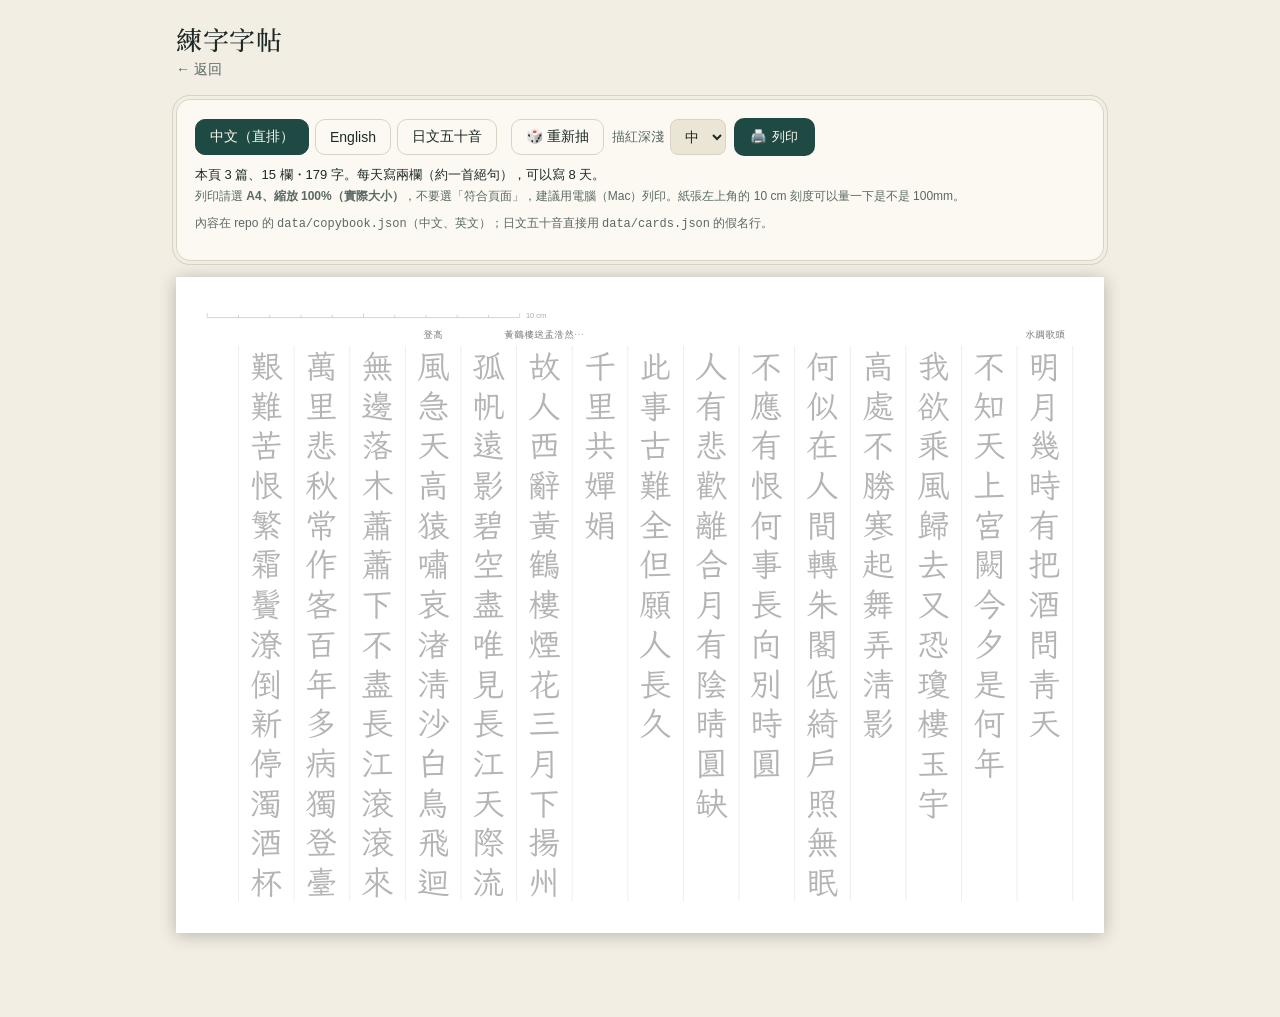
==== copybook.html @ 7c1d3423 "Reading questions: show the Chinese translation only after the quiz is answered (or skipped) Co-Auth" ====
<!DOCTYPE html>
<html lang="zh-Hant">
<head>
<meta charset="UTF-8">
<meta name="viewport" content="width=device-width, initial-scale=1.0, viewport-fit=cover">
<meta name="apple-mobile-web-app-capable" content="yes">
<meta name="mobile-web-app-capable" content="yes">
<meta name="apple-mobile-web-app-title" content="承語">
<meta name="apple-mobile-web-app-status-bar-style" content="default">
<meta name="theme-color" content="#f2eee4" media="(prefers-color-scheme: light)">
<meta name="theme-color" content="#10171a" media="(prefers-color-scheme: dark)">
<link rel="apple-touch-icon" href="icons/apple-touch-icon.png">
<link rel="icon" type="image/png" sizes="32x32" href="icons/favicon-32.png">
<link rel="manifest" href="manifest.webmanifest">
<title>練字字帖 · 承語</title>
<link rel="preconnect" href="https://fonts.googleapis.com">
<link rel="preconnect" href="https://fonts.gstatic.com" crossorigin>
<link href="https://fonts.googleapis.com/css2?family=Noto+Serif+TC:wght@500;700&display=swap" rel="stylesheet">
<link rel="stylesheet" href="style.css?v=20261008225619">
<link rel="stylesheet" href="lingo.css?v=20261008225619">
<style id="pageStyle"></style>
</head>
<body>

  <div id="app" class="app">
    <header class="app-header no-print">
      <div>
        <h1>練字字帖</h1>
        <p class="progress-line"><a href="index.html" class="back-link">← 返回</a></p>
      </div>
    </header>

    <main class="practice-main">
      <section class="card practice-controls no-print">
        <div class="practice-row">
          <div class="practice-tabs" role="group" aria-label="語言">
            <button type="button" class="ghost-btn practice-lang" data-lang="zh">中文（直排）</button>
            <button type="button" class="ghost-btn practice-lang" data-lang="en">English</button>
            <button type="button" class="ghost-btn practice-lang" data-lang="ja">日文五十音</button>
          </div>
          <button id="practiceShuffle" type="button" class="ghost-btn">🎲 重新抽</button>
          <label id="jaStartWrap" class="practice-gray hidden">從
            <select id="jaStart"></select>
          </label>
          <label class="practice-gray">描紅深淺
            <select id="optGray">
              <option value="light">淡</option>
              <option value="medium">中</option>
              <option value="dark">深</option>
            </select>
          </label>
          <button id="practicePrint" type="button">🖨️ 列印</button>
        </div>

        <p id="practiceInfo" class="practice-info"></p>
        <p class="practice-tip">列印請選 <b>A4、縮放 100%（實際大小）</b>，不要選「符合頁面」，建議用電腦（Mac）列印。紙張左上角的 10 cm 刻度可以量一下是不是 100mm。</p>
        <p class="practice-tip">內容在 repo 的 <code>data/copybook.json</code>（中文、英文）；日文五十音直接用 <code>data/cards.json</code> 的假名行。</p>
      </section>

      <section class="practice-preview">
        <div id="sheetHost" class="sheet-host"></div>
        <p id="practiceEmpty" class="empty-hint hidden no-print">還沒有內容。</p>
      </section>
    </main>

    <p id="statusLine" class="status-line no-print"></p>
  </div>

  <script src="copybook-layout.js?v=20261008225619"></script>
  <script src="copybook.js?v=20261008225619"></script>
</body>
</html>
---- style.css ----
/* ====== 色票：墨綠・黃銅（日間／夜間各一組；承日常是藏青・黃銅，這裡只換主色與底色的色相，黃銅與磚紅沿用）======
   換色只要改這裡；元件樣式都吃這些變數。--on-accent 是放在主色（墨綠）上的文字色。
   健康燈號（--status-*）是醫學語意、血壓圖系列色（--series-*）要彼此好分辨，不跟著主題走。 */
:root {
  --bg: #f2eee4;
  --card-bg: #fbf9f2;
  --input-bg: #ebe5d6;
  --text: #1c2926;
  --text-dim: #5a6864;
  --accent: #1f4a43;
  --accent-soft: #e3ece8;
  --on-accent: #fbf9f2;
  --border: #d8d3c4;
  --danger: #b93a2b;
  --success-bg: #dcebe3;
  --success-text: #1f5a44;
  --brass: #a47a28;
  --brass-text: #8a6620;
  --pop: #c4533b;
  --ok: #1f5a44;
  --font-serif: "Noto Serif TC", "Songti TC", "STSong", "Noto Serif CJK TC", serif;
  --series-systolic: #2b5fa8;
  --series-diastolic: #c4533b;
  --series-pulse: #1f7a5c;
  --status-good: #0ca30c;
  --status-warning: #fab219;
  --status-serious: #ec835a;
  --status-critical: #d03b3b;
}

@media (prefers-color-scheme: dark) {
  :root {
    --bg: #10171a;
    --card-bg: #162024;
    --input-bg: #1d2b2a;
    --text: #e8e6de;
    --text-dim: #9aa8a5;
    --accent: #7fb8a8;
    --accent-soft: #1b2e2c;
    --on-accent: #10171a;
    --border: #2b3a38;
    --danger: #e88b91;
    --success-bg: #163b2c;
    --success-text: #8cd3b4;
    --brass: #d4a94e;
    --brass-text: #d4a94e;
    --pop: #e27a62;
    --ok: #5bb394;
    --series-systolic: #7c9be0;
    --series-diastolic: #e27a62;
    --series-pulse: #5bb394;
    --status-good: #0ca30c;
    --status-warning: #fab219;
    --status-serious: #ec835a;
    --status-critical: #d03b3b;
  }
}

* { box-sizing: border-box; }

body {
  margin: 0;
  font-family: -apple-system, "PingFang TC", "Noto Sans TC", sans-serif;
  background: var(--bg);
  color: var(--text);
}

.hidden { display: none !important; }

/* Lock screen */
.lock-screen {
  min-height: 100vh;
  display: flex;
  align-items: center;
  justify-content: center;
  padding: 16px;
}

.lock-card {
  background: var(--card-bg);
  border: 1px solid var(--border);
  border-radius: 16px;
  padding: 32px 28px;
  width: 100%;
  max-width: 320px;
  text-align: center;
  display: flex;
  flex-direction: column;
  gap: 12px;
}

.lock-card h1 { margin: 0 0 8px; font-size: 22px; }

.lock-card input {
  padding: 12px 14px;
  border-radius: 10px;
  border: 1px solid var(--border);
  background: var(--input-bg);
  color: var(--text);
  font-size: 15px;
}

.lock-card button {
  padding: 12px;
  border: none;
  border-radius: 10px;
  background: var(--accent);
  color: var(--on-accent);
  font-size: 15px;
  cursor: pointer;
}

.lock-card button:disabled {
  background: var(--border);
  color: var(--text-dim);
  cursor: not-allowed;
}

.error-text {
  color: var(--danger);
  font-size: 13px;
  min-height: 18px;
  margin: 0;
}

/* App shell */
.app {
  max-width: 960px;
  margin: 0 auto;
  padding: 20px 16px 60px;
}

.app-header {
  display: flex;
  justify-content: space-between;
  align-items: flex-start;
  margin-bottom: 20px;
}

.app-header h1 { margin: 0; font-size: 24px; letter-spacing: -0.01em; }

.header-actions {
  display: flex;
  align-items: center;
  gap: 8px;
}

.progress-line {
  margin: 4px 0 0;
  color: var(--text-dim);
  font-size: 14px;
}

.ghost-btn {
  background: none;
  border: 1px solid var(--border);
  color: var(--text);
  padding: 8px 14px;
  border-radius: 10px;
  cursor: pointer;
  font-size: 14px;
  white-space: nowrap;
  display: inline-flex;
  align-items: center;
  justify-content: center;
}

a.ghost-btn {
  text-decoration: none;
  box-sizing: border-box;
}

.grid {
  display: grid;
  grid-template-columns: 1fr;
  gap: 16px;
}

@media (min-width: 760px) {
  .grid {
    grid-template-columns: 1fr 1fr;
  }
  .calendar-card { grid-column: span 2; }
  .pet-expense-card { grid-column: span 2; }
}

.card {
  background: var(--card-bg);
  border: 1px solid transparent;
  border-radius: 18px;
  padding: 18px;
  box-shadow: 0 1px 2px rgba(40, 30, 10, 0.04), 0 6px 16px rgba(40, 30, 10, 0.06);
}

.card h2 {
  margin: 0 0 12px;
  font-size: 16px;
  letter-spacing: -0.01em;
  display: flex;
  align-items: center;
  gap: 8px;
}

#selectedDateLabel, #selectedDateLabel2, #selectedDateLabel3 {
  font-size: 13px;
  font-weight: 400;
  color: var(--text-dim);
}

.sub-heading {
  margin: 16px 0 8px;
  font-size: 12px;
  font-weight: 600;
  color: var(--text-dim);
  text-transform: uppercase;
  letter-spacing: 0.04em;
}

.sub-heading:first-of-type { margin-top: 0; }

.checkbox-label {
  display: flex;
  align-items: center;
  gap: 6px;
  font-size: 13px;
  color: var(--text-dim);
  padding: 0 4px;
}

.item-row.clickable { cursor: pointer; }

.inline-form {
  display: flex;
  gap: 8px;
  margin-bottom: 12px;
}

.inline-form input[type="text"] {
  flex: 1;
  padding: 10px 12px;
  border-radius: 8px;
  border: 1px solid var(--border);
  background: var(--input-bg);
  color: var(--text);
}

.entry-form {
  display: flex;
  flex-wrap: wrap;
  gap: 8px;
  margin-bottom: 12px;
}

.entry-form input,
.entry-form select,
.pet-expense-card select {
  padding: 10px;
  border-radius: 8px;
  border: 1px solid var(--border);
  background: var(--input-bg);
  color: var(--text);
  font-size: 14px;
}

.entry-form button,
.inline-form button {
  padding: 10px 16px;
  border: none;
  border-radius: 10px;
  background: var(--accent);
  color: var(--on-accent);
  font-weight: 600;
  cursor: pointer;
}

.entry-form button:disabled,
.inline-form button:disabled {
  background: var(--border);
  color: var(--text-dim);
  cursor: not-allowed;
}

#eventDate { flex: 1 1 140px; }
#eventOwner { flex: 0 1 90px; }
#eventTitle { flex: 2 1 140px; }
#eventNote { flex: 2 1 160px; }

.entry-form-rows {
  flex-direction: column;
}

.form-row {
  display: flex;
  flex-wrap: wrap;
  gap: 8px;
  width: 100%;
}

#recurringOwner { flex: 0 1 90px; }
#recurringTitle { flex: 2 1 140px; }
#recurringFrequency { flex: 0 1 80px; }
#recurringDayOfWeek { flex: 0 1 90px; }
#recurringDayOfMonth { flex: 0 1 80px; }
#recurringNote { flex: 2 1 160px; }

.muted {
  font-size: 13px;
  font-weight: 400;
  color: var(--text-dim);
}

.owner-badge {
  font-size: 11px;
  padding: 2px 7px;
  border-radius: 8px;
  background: var(--accent-soft);
  color: var(--accent);
}

.item-list {
  list-style: none;
  margin: 0;
  padding: 0;
  display: flex;
  flex-direction: column;
  gap: 8px;
}

.item-row {
  display: flex;
  align-items: center;
  flex-wrap: wrap;
  gap: 10px;
  padding: 10px 12px;
  border-radius: 10px;
  background: var(--bg);
  transition: background 0.15s;
}

.item-meta-row {
  flex-basis: 100%;
  display: flex;
  align-items: center;
  gap: 8px;
}

.item-row.done .item-text {
  text-decoration: line-through;
  color: var(--text-dim);
}

.item-text { flex: 1; font-size: 14px; }

.item-time {
  font-size: 12px;
  color: var(--text-dim);
  min-width: 44px;
}

.delete-btn {
  background: none;
  border: none;
  color: var(--text-dim);
  cursor: pointer;
  font-size: 16px;
  line-height: 1;
}

.empty-hint {
  color: var(--text-dim);
  font-size: 13px;
  padding: 8px 0;
}

/* Calendar */
.calendar-nav {
  display: flex;
  align-items: center;
  justify-content: space-between;
  margin-bottom: 10px;
}

.calendar-nav-center {
  display: flex;
  align-items: center;
  gap: 8px;
}

.calendar-nav-spacer {
  visibility: hidden;
  pointer-events: none;
}

.calendar-nav h2 { margin: 0; white-space: nowrap; }

.calendar-grid {
  display: grid;
  grid-template-columns: repeat(7, 1fr);
  gap: 3px;
  max-width: 320px;
  margin: 0 auto;
}

.calendar-cell {
  aspect-ratio: 1;
  border-radius: 6px;
  display: flex;
  flex-direction: column;
  align-items: center;
  justify-content: center;
  font-size: 12px;
  cursor: pointer;
  background: var(--bg);
  border: 1px solid transparent;
  position: relative;
}

.calendar-cell.empty { visibility: hidden; cursor: default; }
.calendar-cell.today { border-color: var(--accent); }
.calendar-cell.selected { background: var(--accent-soft); }

.dot-row {
  display: flex;
  gap: 2px;
  margin-top: 3px;
}

.dot-row .dot { margin-top: 0; }

.calendar-cell .dot {
  width: 5px;
  height: 5px;
  border-radius: 50%;
  background: var(--accent);
  margin-top: 3px;
}

.calendar-cell .dot.dot-recurring {
  border: 1.2px solid;
  box-sizing: border-box;
}

.calendar-weekday {
  text-align: center;
  font-size: 11px;
  color: var(--text-dim);
  padding-bottom: 4px;
}

.status-line {
  text-align: center;
  color: var(--text-dim);
  font-size: 12px;
  margin-top: 24px;
}

.toast {
  position: fixed;
  left: 50%;
  top: 20px;
  transform: translateX(-50%) translateY(-8px);
  background: var(--success-bg);
  color: var(--success-text);
  padding: 10px 20px;
  border-radius: 999px;
  font-size: 14px;
  font-weight: 600;
  box-shadow: 0 8px 24px rgba(0, 0, 0, 0.25);
  opacity: 0;
  transition: opacity 0.2s ease, transform 0.2s ease;
  pointer-events: none;
  z-index: 100;
}

/* 錯誤提示：紅色、可多行、比成功提示停留更久（見 shared.js 的 setStatus） */
.toast.toast-error {
  background: var(--danger);
  color: #fff;
  border-radius: 14px;
  max-width: calc(100vw - 32px);
  width: max-content;
  text-align: center;
  line-height: 1.4;
}

.toast.show {
  opacity: 1;
  transform: translateX(-50%) translateY(0);
}

.modal-overlay {
  position: fixed;
  inset: 0;
  background: rgba(0, 0, 0, 0.5);
  display: flex;
  align-items: center;
  justify-content: center;
  padding: 16px;
  z-index: 200;
}

.modal-card {
  background: var(--card-bg);
  border: 1px solid var(--border);
  border-radius: 16px;
  padding: 20px;
  width: 100%;
  max-width: 400px;
  max-height: 80vh;
  overflow-y: auto;
}

.modal-header {
  display: flex;
  justify-content: space-between;
  align-items: center;
  margin-bottom: 12px;
}

.modal-header h2 { margin: 0; font-size: 18px; }

.dialog-card { max-width: 320px; }

#dialogMessage { margin: 0 0 12px; }

.dialog-card input {
  width: 100%;
  padding: 10px;
  border-radius: 8px;
  border: 1px solid var(--border);
  background: var(--input-bg);
  color: var(--text);
  margin-bottom: 12px;
  box-sizing: border-box;
}

.dialog-actions {
  display: flex;
  justify-content: flex-end;
  gap: 8px;
}

.event-shopping-btn {
  background: none;
  border: none;
  cursor: pointer;
  font-size: 14px;
  line-height: 1;
}

.item-row.recurring-row .item-text::before {
  content: "🔁 ";
}

/* 健康記錄（血壓）頁面 */
.back-link {
  color: var(--text-dim);
  text-decoration: none;
}

.back-link:hover {
  text-decoration: underline;
}

.bp-chart-controls {
  display: flex;
  flex-wrap: wrap;
  align-items: center;
  gap: 12px;
  margin: 10px 0;
}

.bp-chart-controls select {
  padding: 8px 10px;
  border-radius: 8px;
  border: 1px solid var(--border);
  background: var(--input-bg);
  color: var(--text);
}

.bp-alert {
  margin: 0 0 12px;
  padding: 10px 14px;
  border-radius: 10px;
  font-size: 14px;
}

.bp-alert-warning { background: color-mix(in srgb, var(--status-warning) 20%, var(--card-bg)); }
.bp-alert-serious { background: color-mix(in srgb, var(--status-serious) 22%, var(--card-bg)); }
.bp-alert-critical { background: color-mix(in srgb, var(--status-critical) 25%, var(--card-bg)); color: #fff; }

.bp-stats-row {
  display: grid;
  grid-template-columns: repeat(auto-fit, minmax(90px, 1fr));
  gap: 8px;
  margin-bottom: 12px;
}

.bp-stat-tile {
  background: var(--bg);
  border-radius: 10px;
  padding: 10px;
  text-align: center;
}

.bp-stat-value {
  font-size: 18px;
  font-weight: 600;
}

.bp-stat-label {
  font-size: 12px;
  color: var(--text-dim);
  margin-top: 2px;
}

.bp-svg {
  width: 100%;
  height: auto;
  display: block;
}

.bp-svg-small {
  margin-top: 6px;
}

.bp-band { opacity: 0.12; }
.bp-band-good { fill: var(--status-good); }
.bp-band-warning { fill: var(--status-warning); }
.bp-band-serious { fill: var(--status-serious); }
.bp-band-critical { fill: var(--status-critical); }

.bp-band-label {
  font-size: 9px;
  fill: var(--text-dim);
}

.bp-grid { stroke: var(--border); stroke-width: 1; }

.bp-axis-label {
  font-size: 10px;
  fill: var(--text-dim);
}

.bp-legend {
  display: flex;
  flex-wrap: wrap;
  gap: 12px;
  font-size: 12px;
  color: var(--text-dim);
  margin-bottom: 4px;
}

.bp-legend-item {
  display: flex;
  align-items: center;
  gap: 5px;
}

.bp-legend-dot {
  width: 9px;
  height: 9px;
  border-radius: 50%;
  display: inline-block;
}

.bp-list-header {
  display: flex;
  align-items: center;
  justify-content: space-between;
  margin-top: 16px;
}

.bp-list-header select {
  padding: 6px 8px;
  border-radius: 8px;
  border: 1px solid var(--border);
  background: var(--input-bg);
  color: var(--text);
}

.item-row.pending { opacity: 0.6; }

/* 血壓頁：新增卡片在最上面（窄版優先看到），量測紀錄獨立一張卡片放最下面 */
@media (min-width: 760px) {
  .grid.dense { grid-auto-flow: row dense; }
  .new-bp-card { grid-column: 2; }
  .bp-chart-card { grid-column: 1; }
  .bp-list-card { grid-column: span 2; }
}

/* 信用卡頁：待繳款卡片最上面，窄版新增表單緊接著；量測/帳單紀錄獨立卡片放最下面 */
.bill-unpaid-card.has-overdue { border-color: var(--status-critical); }
.bill-unpaid-card h2 { margin-top: 0; }
.bill-overdue {
  color: var(--status-critical);
  font-weight: 600;
  background: color-mix(in srgb, var(--status-critical) 14%, var(--card-bg));
}
.bill-unpaid-card .bill-overdue .item-text,
.bill-unpaid-card .bill-overdue .item-time { color: var(--status-critical); }
@media (min-width: 760px) {
  .bill-unpaid-card { grid-column: span 2; }
  .bill-list-card { grid-column: span 2; }
}

/* 帳單列：金額文字不要被擠成多行，空間不夠時整個項目換到下一行 */
.bill-row .item-text { flex: 0 0 auto; white-space: nowrap; }
.bill-row .item-time { white-space: nowrap; }

.streak-badge { cursor: pointer; user-select: none; }
.streak-detail {
  flex-basis: 100%;
  font-size: 12px;
  color: var(--text-dim);
  padding-left: 28px;
}

/* 確認/輸入彈窗的「確定」按鈕：跟站內其他主要按鈕同一個樣式（原本是瀏覽器預設灰色） */
.dialog-actions button:not(.ghost-btn) {
  padding: 8px 18px;
  border: none;
  border-radius: 10px;
  background: var(--accent);
  color: var(--on-accent);
  font-size: 14px;
  font-weight: 600;
  cursor: pointer;
}
.dialog-card input:focus { outline: 2px solid var(--accent); outline-offset: 0; }

/* 清單（購物/想法）彈窗 */
.list-tabs { display: flex; gap: 8px; margin-bottom: 12px; }
.list-tab {
  flex: 1;
  padding: 8px;
  border: 1px solid var(--border);
  border-radius: 10px;
  background: none;
  color: var(--text-dim);
  font-size: 14px;
  cursor: pointer;
}
.list-tab.active { background: var(--accent); border-color: var(--accent); color: var(--on-accent); font-weight: 600; }
.inline-form textarea {
  flex: 1;
  min-width: 0;
  padding: 10px;
  border-radius: 8px;
  border: 1px solid var(--border);
  background: var(--input-bg);
  color: var(--text);
  font: inherit;
  resize: vertical;
  box-sizing: border-box;
}
#shoppingList .item-text { white-space: pre-wrap; word-break: break-word; }
/* 想法可能很長：預設只顯示 3 行，點一下展開 */
#shoppingList .item-text.clamp {
  display: -webkit-box;
  -webkit-line-clamp: 3;
  -webkit-box-orient: vertical;
  overflow: hidden;
  cursor: pointer;
}
.clear-done-btn { margin-top: 12px; width: 100%; }

/* 清單裡已勾選的項目靠「清除已完成」統一清掉，不需要單獨的 ✕ */
#shoppingList .item-row.done .delete-btn { display: none; }

#dialogMessage { white-space: pre-wrap; word-break: break-all; }

/* 循環行程截止日 */
.recurring-end-label { gap: 8px; }
.item-row.recurring-ended { opacity: 0.55; }

/* ====== 健康頁：分頁、體重、驗血 ====== */
.health-tabs { display: flex; gap: 8px; margin: 0 0 16px; }
.health-tab-btn {
  flex: 1;
  padding: 10px 8px;
  border: 1px solid var(--border);
  border-radius: 12px;
  background: var(--card-bg);
  color: var(--text-dim);
  font-size: 15px;
  cursor: pointer;
}
.health-tab-btn.active { background: var(--accent); border-color: var(--accent); color: var(--on-accent); font-weight: 600; }

@media (min-width: 760px) {
  .health-form-card { grid-column: 2; }
  .health-main-card { grid-column: 1; }
  .health-list-card { grid-column: span 2; }
}

.more-fields { margin: 4px 0; }
.more-fields summary { cursor: pointer; color: var(--text-dim); font-size: 14px; padding: 4px 0 8px; }
.more-fields .form-row { margin-bottom: 8px; }

.health-disclaimer { font-size: 12px; color: var(--text-dim); margin: 16px 0 0; line-height: 1.5; }

/* 分級標籤與文字 */
.level-badge { display: inline-block; margin-top: 4px; font-size: 12px; padding: 2px 8px; border-radius: 999px; background: var(--bg); }
.level-badge.level-good { background: color-mix(in srgb, var(--status-good) 18%, var(--card-bg)); }
.level-badge.level-warning { background: color-mix(in srgb, var(--status-warning) 28%, var(--card-bg)); }
.level-badge.level-serious { background: color-mix(in srgb, var(--status-serious) 28%, var(--card-bg)); }
.level-badge.level-critical { background: color-mix(in srgb, var(--status-critical) 30%, var(--card-bg)); }
.level-text.level-warning { color: #b07a00; }
.level-text.level-serious { color: #c2561f; }
.level-text.level-critical { color: var(--status-critical); font-weight: 600; }
@media (prefers-color-scheme: dark) {
  :root:not([data-theme="light"]) .level-text.level-warning { color: var(--status-warning); }
  :root:not([data-theme="light"]) .level-text.level-serious { color: var(--status-serious); }
}

.tile-delta { font-size: 11px; color: var(--text-dim); margin-top: 2px; }

.body-progress { margin: 0 0 12px; }
.progress-text { font-size: 13px; margin-bottom: 6px; }
.progress-bar { height: 8px; border-radius: 999px; background: var(--bg); overflow: hidden; }
.progress-fill { height: 100%; background: var(--status-good); border-radius: 999px; }

.health-record-row { gap: 8px; }

/* 驗血 */
.lab-group-title { font-size: 13px; font-weight: 600; color: var(--text-dim); margin: 10px 0 6px; }
.lab-form-grid { display: grid; grid-template-columns: repeat(auto-fit, minmax(150px, 1fr)); gap: 8px; }
.lab-field { display: flex; flex-direction: column; gap: 4px; font-size: 12px; color: var(--text-dim); }
.lab-field input { width: 100%; box-sizing: border-box; }

.lab-latest { display: grid; grid-template-columns: repeat(auto-fill, minmax(130px, 1fr)); gap: 8px; margin-bottom: 16px; }
.lab-tile {
  text-align: center;
  background: var(--bg);
  border: 2px solid transparent;
  border-radius: 12px;
  padding: 10px 6px;
  color: var(--text);
  cursor: pointer;
  font: inherit;
}
.lab-tile.selected { border-color: var(--accent); }
.lab-tile-warning { box-shadow: inset 0 0 0 1px var(--status-warning); }
.lab-tile-serious { box-shadow: inset 0 0 0 1px var(--status-serious); }
.lab-tile-critical { box-shadow: inset 0 0 0 1px var(--status-critical); }
.lab-unit { font-size: 11px; font-weight: 400; color: var(--text-dim); }

.lab-block { padding: 10px 0; border-bottom: 1px solid var(--border); }
.lab-block:last-child { border-bottom: none; }
.lab-block-head { display: flex; align-items: center; justify-content: space-between; }
.lab-block-head .sub-heading { margin: 0; }
.lab-chips { display: flex; flex-wrap: wrap; gap: 6px; margin-top: 6px; }
.lab-chip { font-size: 12px; padding: 3px 8px; border-radius: 8px; background: var(--bg); }

.lab-extra-row { display: grid; grid-template-columns: 2fr 1fr 1fr; gap: 6px; margin-bottom: 10px; align-items: center; }
.lab-extra-row .x-name { grid-column: 1 / -1; }
.lab-extra-row .x-low, .lab-extra-row .x-high { grid-column: auto; }
.lab-extra-row .x-remove { justify-self: end; }
.lab-extra-row input { width: 100%; box-sizing: border-box; min-width: 0; }
#labAddExtraBtn { width: 100%; margin-top: 4px; }

.more-fields textarea { width: 100%; box-sizing: border-box; margin: 4px 0 8px; font: inherit; font-size: 12px; padding: 8px; border-radius: 8px; border: 1px solid var(--border); background: var(--input-bg); color: var(--text); }

/* ⓘ 說明（點一下展開/收合） */
.info-btn {
  background: none;
  border: none;
  color: var(--text-dim);
  font-size: 18px;
  cursor: pointer;
  padding: 0 4px;
  vertical-align: middle;
}
.info-box {
  font-size: 12px;
  color: var(--text-dim);
  line-height: 1.6;
  background: var(--bg);
  border-radius: 10px;
  padding: 10px 12px;
  margin: 0 0 12px;
}

/* 驗血趨勢說明 */
.lab-explain { margin-top: 10px; font-size: 13px; line-height: 1.6; }
.explain-head { font-weight: 600; margin-bottom: 6px; }
.explain-line { margin: 4px 0; color: var(--text); }
.explain-line b { color: var(--text-dim); font-weight: 600; }


/* 每週／每月目標：左邊打卡鈕、第二行本期圓點 + 最近 6 期長條 */
.period-row { align-items: center; }
.period-add-btn {
  flex: none;
  width: 24px;
  height: 24px;
  padding: 0;
  border-radius: 50%;
  border: 2px solid var(--accent);
  background: none;
  color: var(--accent);
  font-size: 16px;
  line-height: 1;
  cursor: pointer;
  display: inline-flex;
  align-items: center;
  justify-content: center;
}
.period-add-btn.is-done {
  background: var(--status-good);
  border-color: var(--status-good);
  color: #fff;
  font-size: 14px;
}
.period-meta {
  flex-basis: 100%;
  display: flex;
  align-items: center;
  justify-content: space-between;
  gap: 12px;
  padding-left: 34px; /* 對齊上一行的名稱（打卡鈕寬 24 + 間距 10） */
}
.period-pips { display: flex; flex-wrap: wrap; gap: 5px; }
.period-pips .pip {
  width: 11px;
  height: 11px;
  border-radius: 50%;
  border: 1.5px solid var(--text-dim);
  box-sizing: border-box;
}
.period-pips .pip.on { background: var(--accent); border-color: var(--accent); }
.period-row.done .period-pips .pip.on { background: var(--status-good); border-color: var(--status-good); }
.period-count-text { font-size: 12px; color: var(--text-dim); }
.period-hist { display: flex; align-items: flex-end; gap: 4px; height: 22px; cursor: pointer; }
.period-hist .hb {
  position: relative;
  width: 9px;
  height: 22px;
  border-radius: 2px;
  border: 1px solid var(--border);
  background: var(--card-bg);
  overflow: hidden;
  box-sizing: border-box;
}
.period-hist .hb i { position: absolute; left: 0; right: 0; bottom: 0; background: var(--accent); opacity: 0.55; }
.period-hist .hb.full i { background: var(--status-good); opacity: 1; }
.period-hist .hb.cur { border: 1.5px solid var(--text-dim); }

/* 窄螢幕（手機直立）：標題日期不折行、按鈕列掉到下一行平均分配、行事曆月份不被擠壞 */
@media (max-width: 480px) {
  /* .multi = 標題旁有好幾個按鈕的首頁；健康／帳單頁只有一個登出鈕，維持左右並排 */
  .app-header.multi { flex-wrap: wrap; gap: 12px; align-items: stretch; }
  .app-header.multi > div:first-child { flex: 1 1 100%; }
  .app-header h1 { font-size: clamp(20px, 6vw, 24px); }
  .app-header.multi h1 { white-space: nowrap; }
  .app-header.multi .header-actions { flex: 1 1 100%; }
  .app-header.multi .header-actions .ghost-btn { flex: 1; padding: 8px 6px; }
  .calendar-nav-spacer { display: none; }
  .calendar-nav-center { flex: 1; justify-content: center; }
}

/* 首頁頂端「今日待辦完成 x / y」：點一下跳到待辦卡片 */
.progress-link { cursor: pointer; width: fit-content; text-decoration: underline dotted; text-underline-offset: 3px; }
.goals-card.flash { outline: 2px solid var(--accent); outline-offset: 2px; transition: outline-color 0.3s; }

/* ====== 練字字帖頁 ====== */
.practice-main { display: flex; flex-direction: column; gap: 16px; }
.practice-row { display: flex; flex-wrap: wrap; align-items: center; gap: 8px; margin-bottom: 10px; }
.practice-tabs { display: flex; gap: 6px; margin-right: 6px; }
.practice-lang.active { background: var(--accent); border-color: var(--accent); color: var(--on-accent); }
.practice-options label { display: flex; flex-direction: column; gap: 4px; font-size: 12px; color: var(--text-dim); }
.practice-options label.checkbox-label { flex-direction: row; align-items: center; }
.practice-info { font-size: 13px; color: var(--text); margin: 4px 0; }
.practice-tip { font-size: 12px; color: var(--text-dim); margin: 4px 0 10px; }
.practice-manage { margin-top: 8px; }
.practice-manage summary { cursor: pointer; font-size: 13px; color: var(--text-dim); }
.practice-manage textarea { width: 100%; margin: 8px 0; }
.sheet-host { display: flex; justify-content: center; }
.sheet-svg {
  display: block;
  max-width: 100%;
  height: auto;
  background: #fff;
  box-shadow: 0 2px 16px rgba(0, 0, 0, 0.25);
}

@media print {
  html, body { background: #fff !important; color: #000 !important; margin: 0; padding: 0; }
  .no-print, .toast, .modal-overlay, .lock-screen, .measure-svg { display: none !important; }
  .app { max-width: none; padding: 0; margin: 0; }
  .practice-main { display: block; gap: 0; }
  /* 紙張是 A4（297×210 / 210×297 mm），容器比紙張小一點點並裁切，避免四捨五入多出 1px 而多印一張空白頁 */
  .sheet-host { display: block; overflow: hidden; break-inside: avoid; page-break-inside: avoid; }
  body.print-landscape .sheet-host { width: 297mm; height: 209.5mm; }
  body.print-portrait .sheet-host { width: 210mm; height: 296.5mm; }
  .sheet-svg { width: 100% !important; height: 100% !important; max-width: none; box-shadow: none; }
}

/* 練字習慣列上的「中」「英」小按鈕 */
.practice-link {
  flex: none;
  min-width: 26px;
  text-align: center;
  padding: 2px 6px;
  border: 1px solid var(--accent);
  border-radius: 8px;
  color: var(--accent);
  font-size: 12px;
  font-weight: 600;
  text-decoration: none;
  line-height: 1.4;
}

/* 行事曆卡片右下角的 Google 行事曆同步：平常只有一個很小的 ☁️，失敗才多一行紅字 */
.cal-sync-row { display: flex; justify-content: flex-end; align-items: center; gap: 8px; margin-top: 8px; min-height: 22px; }
.cal-sync-icon { background: none; border: none; padding: 2px 4px; font-size: 14px; line-height: 1; cursor: pointer; opacity: 0.55; }
.cal-sync-icon:hover { opacity: 1; }
.cal-sync-alert { font-size: 12px; color: var(--danger); }
.cal-sync-title { margin: 0 0 8px; font-size: 16px; }
.cal-sync-preview { max-height: 40vh; overflow: auto; white-space: pre-wrap; font-size: 12px; background: var(--bg); border-radius: 8px; padding: 10px; margin: 8px 0 0; color: var(--text); }

/* 時間選擇：時／分兩個下拉（24 小時制），開始～結束放在同一組 */
.time-range { display: flex; flex-wrap: wrap; align-items: center; gap: 8px 14px; }
.time-range label { display: inline-flex; align-items: center; gap: 6px; font-size: 12px; color: var(--text-dim); }
.time24 { display: inline-flex; align-items: center; gap: 2px; color: var(--text); }
.time24 select { flex: none; width: auto; min-width: 56px; padding-left: 8px; padding-right: 4px; }

/* 事件／循環行程 編輯視窗 */
.add-btn { margin-left: auto; padding: 2px 10px; font-size: 16px; line-height: 1.2; }
.modal-form { gap: 10px; }
.modal-form .mf { display: flex; flex-direction: column; gap: 4px; font-size: 12px; color: var(--text-dim); min-width: 0; }
.modal-form .form-row .mf { flex: 1 1 120px; }
.modal-form .mf > input, .modal-form .mf > select { width: 100%; min-width: 0; max-width: 100%; box-sizing: border-box; }
/* iPhone Safari 的日期欄位有自己的固有寬度（空白時尤其明顯），會撐出欄位、蓋到旁邊的欄位：
   拿掉原生外觀、固定最小高度，讓它乖乖照欄位寬度排版 */
.modal-form .mf > input[type="date"] { -webkit-appearance: none; appearance: none; min-height: 42px; text-align: left; display: block; }
.modal-form .mf > input[type="date"]::-webkit-date-and-time-value { text-align: left; }
.modal-form .time-range { margin-top: 2px; }
.modal-actions { align-items: center; margin-top: 4px; }
.modal-actions .spacer { flex: 1; }
.modal-form button.ghost-btn { background: none; color: var(--text); border: 1px solid var(--border); font-weight: 400; }
.modal-form button.danger-btn { color: var(--danger); border-color: var(--danger); }
.modal-error { color: var(--danger); font-weight: 600; }
.expense-tools { align-items: center; margin: 8px 0; }
.card h2 .add-btn { flex: none; }


/* ====== 視覺主題：藏青・黃銅（典雅、經典，正式中帶點活潑）======
   色票在檔案最上面的 :root。這一段是元件樣式：宋體標題、雙線卡片、❦ 裝飾、圓形勾選框、
   連續天數膠囊、黃銅 focus 外圈、手感細節。 */
html { -webkit-text-size-adjust: 100%; }
body { -webkit-tap-highlight-color: transparent; overscroll-behavior-y: none; }
button, a, select { touch-action: manipulation; }

h1, h2, h3, .serif { font-family: var(--font-serif); font-weight: 500; }
.lock-card h1 { font-size: 26px; letter-spacing: 0.08em; }
.lock-card h1::after { content: "❦"; display: block; color: var(--brass); font-size: 14px; letter-spacing: 0; margin-top: 4px; }

.eyebrow { margin: 0 0 2px; font-family: var(--font-serif); font-size: 11px; letter-spacing: 0.24em; color: var(--brass-text); }
.app-header h1 { font-size: 26px; letter-spacing: 0.02em; }
.app-header .ghost-btn svg { width: 18px; height: 18px; display: block; }

.card {
  border: 1px solid var(--border);
  border-radius: 14px;
  box-shadow: 0 0 0 3px var(--bg), 0 0 0 4px var(--border);
}
.grid { gap: 20px; }
.card > h2 { font-size: 17px; letter-spacing: 0.04em; }
.card > h2::before { content: "❦"; color: var(--brass); font-size: 14px; }
.card > h2::after { content: ""; order: 9; flex: 1; height: 1px; background: linear-gradient(90deg, var(--border), transparent); }
.card > h2 .add-btn { order: 10; }
.sub-heading { color: var(--brass-text); font-weight: 500; letter-spacing: 0.14em; }

/* 按鈕與輸入欄 */
.ghost-btn { border-radius: 10px; transition: border-color 0.15s, background 0.15s; }
.ghost-btn:hover { border-color: var(--accent); }
.entry-form button, .inline-form button, .lock-card button, .dialog-actions button:not(.ghost-btn) { font-weight: 500; letter-spacing: 0.04em; border-radius: 10px; }
button:not(:disabled):active { transform: scale(0.98); }
input:focus, select:focus, textarea:focus { outline: 2px solid var(--brass); outline-offset: 1px; }
.dialog-card input:focus { outline-color: var(--brass); }
@media (max-width: 760px) { input, select, textarea { font-size: 16px; } } /* iPhone 聚焦時小於 16px 會自動放大畫面 */

/* 圓形勾選框 */
input[type="checkbox"] {
  -webkit-appearance: none; appearance: none;
  width: 20px; height: 20px; flex: none; margin: 0;
  border: 1.5px solid var(--accent); border-radius: 50%;
  background: transparent center / 12px no-repeat;
  cursor: pointer; vertical-align: middle;
}
input[type="checkbox"]:checked {
  background-color: var(--accent);
  background-image: url("data:image/svg+xml;utf8,<svg xmlns='http://www.w3.org/2000/svg' viewBox='0 0 12 12'><path d='M2.5 6.4l2.3 2.3 4.7-5' fill='none' stroke='%23fbf9f2' stroke-width='1.8' stroke-linecap='round' stroke-linejoin='round'/></svg>");
}
@media (prefers-color-scheme: dark) {
  input[type="checkbox"]:checked { background-image: url("data:image/svg+xml;utf8,<svg xmlns='http://www.w3.org/2000/svg' viewBox='0 0 12 12'><path d='M2.5 6.4l2.3 2.3 4.7-5' fill='none' stroke='%2310171a' stroke-width='1.8' stroke-linecap='round' stroke-linejoin='round'/></svg>"); }
}

/* 列、標籤、連續天數 */
.item-row { background: color-mix(in srgb, var(--bg) 70%, var(--card-bg)); border: 1px solid transparent; }
.item-row.clickable:hover { border-color: var(--border); }
.owner-badge { border-radius: 999px; padding: 2px 9px; }
.item-time { color: var(--text-dim); }
.streak-badge { background: color-mix(in srgb, var(--brass) 16%, transparent); color: var(--brass-text); border-radius: 999px; padding: 1px 9px; font-weight: 500; min-width: 0; }

/* 日曆：今天＝黃銅細環、選取日＝淡藏青底 + 藏青框 */
.calendar-nav h2 { font-size: 17px; letter-spacing: 0.06em; }
.calendar-cell { border-radius: 8px; background: color-mix(in srgb, var(--bg) 70%, var(--card-bg)); }
.calendar-cell.today { border-color: transparent; box-shadow: inset 0 0 0 1.5px var(--brass); }
.calendar-cell.selected { background: var(--accent-soft); border-color: var(--accent); font-weight: 600; }
.calendar-cell.selected.today { box-shadow: inset 0 0 0 1.5px var(--brass); }

/* 週／月目標 */
.period-hist .hb i { background: var(--brass); opacity: 0.85; }
.period-add-btn.is-done { background: var(--ok); border-color: var(--ok); }
.period-row.done .period-pips .pip.on { background: var(--ok); border-color: var(--ok); }
.period-hist .hb.full i { background: var(--ok); opacity: 1; }

/* 提示、彈窗 */
.toast { background: var(--accent); color: var(--on-accent); font-weight: 500; letter-spacing: 0.02em; }
.toast.toast-error { background: var(--danger); color: #fff; }
.modal-card { border-radius: 14px; box-shadow: 0 0 0 3px var(--card-bg), 0 0 0 4px var(--border), 0 16px 40px rgba(0, 0, 0, 0.3); }
.modal-header h2 { font-size: 18px; letter-spacing: 0.04em; }
.progress-link { text-decoration-color: var(--brass); }
.goals-card.flash { outline-color: var(--brass); }
.practice-link { border-color: var(--accent); color: var(--accent); }

/* 練字頁控制列：沒有包在 .entry-form 裡，按鈕與下拉要自己套主題樣式 */
.practice-controls button:not(.ghost-btn) { padding: 10px 16px; border: none; border-radius: 10px; background: var(--accent); color: var(--on-accent); font-weight: 500; letter-spacing: 0.04em; cursor: pointer; }
.practice-controls select { padding: 8px 10px; border-radius: 8px; border: 1px solid var(--border); background: var(--input-bg); color: var(--text); font-size: 14px; }
.practice-gray { display: inline-flex; align-items: center; gap: 6px; font-size: 13px; color: var(--text-dim); }

/* ====== 加到主畫面（全螢幕 App）：安全邊距 ======
   iPhone 17 Pro 上方有動態島（約 59pt）、下方有 Home 指示條（約 34pt）；viewport-fit=cover 之後
   內容會延伸到那些區域，所以主要容器、固定位置的提示與彈窗都要避開（環境變數在一般瀏覽器是 0，不影響）。 */
.app {
  padding-top: max(20px, calc(env(safe-area-inset-top) + 8px));
  padding-bottom: max(60px, calc(env(safe-area-inset-bottom) + 32px));
  padding-left: max(16px, env(safe-area-inset-left));
  padding-right: max(16px, env(safe-area-inset-right));
}
.lock-screen { padding: max(16px, env(safe-area-inset-top)) max(16px, env(safe-area-inset-right)) max(16px, env(safe-area-inset-bottom)) max(16px, env(safe-area-inset-left)); }
.toast { top: calc(env(safe-area-inset-top) + 12px); }
.modal-overlay { padding: max(16px, env(safe-area-inset-top)) max(16px, env(safe-area-inset-right)) max(16px, env(safe-area-inset-bottom)) max(16px, env(safe-area-inset-left)); }
.modal-card { max-height: calc(100dvh - 48px - env(safe-area-inset-top) - env(safe-area-inset-bottom)); }
@media print { .app { padding: 0; } }

/* ====== 健康頁：新增表單改成彈窗、版面整理 ====== */
/* 直排的表單不能換行：column 加上 wrap 會讓某個項目被撐出一大片空白（驗血表單中間那一大塊空白就是這樣來的） */
.entry-form-rows { flex-wrap: nowrap; }
.toast { z-index: 400; } /* 提示要蓋在彈窗之上，不然彈窗裡的錯誤訊息看不到 */
.health-toolbar { display: block; }
.health-toolbar .add-primary { display: block; width: 100%; padding: 12px 18px; font-size: 15px; }
.add-primary { padding: 10px 18px; border: none; border-radius: 10px; background: var(--accent); color: var(--on-accent); font-weight: 500; letter-spacing: 0.04em; cursor: pointer; }
.form-modal { max-width: 440px; }
.form-modal .entry-form { margin-bottom: 0; }
#bpSystolic, #bpDiastolic, #bpPulse { flex: 1 1 80px; min-width: 0; }
.health-tab-btn svg { width: 16px; height: 16px; vertical-align: -2px; margin-right: 4px; }

/* 數據方塊：兩欄整齊排、數字用宋體 */
.bp-stats-row { grid-template-columns: repeat(2, 1fr); }
@media (min-width: 560px) { .bp-stats-row { grid-template-columns: repeat(4, 1fr); } }
.bp-stat-tile { background: color-mix(in srgb, var(--bg) 70%, var(--card-bg)); }
.bp-stat-value { font-family: var(--font-serif); font-size: 20px; font-weight: 500; }
.bp-band-label { font-size: 13px; }
.inline-field { display: flex; align-items: center; gap: 8px; font-size: 13px; color: var(--text-dim); margin-bottom: 10px; }
.inline-field select { padding: 6px 10px; border-radius: 8px; border: 1px solid var(--border); background: var(--input-bg); color: var(--text); font-size: 14px; }

/* 帳單頁：登記已繳按鈕（原本是看不懂的 💰）、新增帳單彈窗 */
.pay-btn { padding: 4px 12px; border: 1px solid var(--accent); border-radius: 999px; background: none; color: var(--accent); font-size: 12px; font-weight: 500; letter-spacing: 0.04em; cursor: pointer; white-space: nowrap; }
.pay-btn:hover { background: var(--accent-soft); }
.bill-unpaid-card .bill-row { align-items: center; }

/* 清單（購物／想法）彈窗：想法的輸入框很高，「新增」鈕不要被拉得跟輸入框一樣高 */
#shoppingForm button { align-self: flex-end; }
#shoppingModal .modal-header h2 { letter-spacing: 0.08em; }

/* 清單項目編輯視窗的文字框；已完成的項目不顯示編輯鈕（本來就是等著被清除） */
.modal-form .mf > textarea { width: 100%; box-sizing: border-box; padding: 10px; border-radius: 8px; border: 1px solid var(--border); background: var(--input-bg); color: var(--text); font: inherit; resize: vertical; }
#shoppingList .item-row.done .habit-edit-btn { display: none; }

.version-line { text-align: center; font-size: 11px; color: var(--text-dim); opacity: 0.7; margin: 6px 0 0; letter-spacing: 0.04em; }
@media print { .version-line { display: none; } }
---- lingo.css ----
/* 承語專用樣式；底色與按鈕沿用 style.css 的變數 */
.lingo-modes { display: flex; gap: 8px; margin-bottom: 12px; }
.lingo-modes .ghost-btn { flex: 1; }
.lingo-modes .active { background: var(--accent); color: var(--on-accent); }

.lingo-card { padding: 16px 4px; text-align: center; }
.lingo-type { font-size: 0.8rem; color: var(--text-dim); margin: 0 0 8px; }
.lingo-front { font-size: 1.6rem; font-weight: 600; line-height: 1.5; margin: 0 0 6px; white-space: pre-wrap; }
.lingo-reading { color: var(--text-dim); margin: 0 0 12px; min-height: 1.2em; }
.lingo-back { font-size: 1.15rem; margin: 0 0 6px; white-space: pre-wrap; }
.lingo-note { font-size: 0.9rem; color: var(--text-dim); margin: 0; }
.lingo-card.passage .lingo-front { font-size: 1.1rem; text-align: left; }

.lingo-recall, .lingo-copy { margin: 8px 0 12px; }
.lingo-recall { text-align: center; }
.lingo-copy textarea { width: 100%; box-sizing: border-box; }
.lingo-copy-result { margin: 6px 0 0; font-size: 0.9rem; min-height: 1.2em; }
.lingo-copy-result.ok { color: var(--success, #2e7d4f); }
.lingo-copy-result.bad { color: var(--danger); }

.lingo-actions { display: flex; gap: 8px; margin-top: 8px; }
.lingo-actions button { flex: 1; }

.lingo-form { display: grid; gap: 10px; margin-top: 12px; }
.lingo-form label { display: grid; gap: 4px; font-size: 0.9rem; }
.lingo-form textarea, .lingo-form input, .lingo-form select { width: 100%; box-sizing: border-box; }

.lingo-list { list-style: none; padding: 0; margin: 14px 0 0; }
.lingo-list li { display: flex; justify-content: space-between; gap: 8px; align-items: center; padding: 8px 0; border-top: 1px solid var(--border, rgba(0,0,0,.1)); }
.lingo-list .lingo-list-text { flex: 1; min-width: 0; overflow: hidden; text-overflow: ellipsis; white-space: nowrap; }
.hidden { display: none !important; }

.lingo-mastered { display: flex; align-items: center; gap: 8px; margin: 4px 0 12px; font-size: 0.9rem; opacity: 0.85; cursor: pointer; }
.lingo-mastered input { flex: none; margin: 0; }

/* ====== 練字字帖頁（copybook.html）：沿用 cheng-daily 的樣式 ====== */
.practice-main { display: flex; flex-direction: column; gap: 16px; }
.practice-row { display: flex; flex-wrap: wrap; align-items: center; gap: 8px; margin-bottom: 10px; }
.practice-tabs { display: flex; gap: 6px; margin-right: 6px; }
.practice-lang.active { background: var(--accent); border-color: var(--accent); color: var(--on-accent); }
.practice-info { font-size: 13px; color: var(--text); margin: 4px 0; }
.practice-tip { font-size: 12px; color: var(--text-dim); margin: 4px 0 10px; }
.practice-gray { display: inline-flex; align-items: center; gap: 6px; font-size: 13px; color: var(--text-dim); }
.practice-controls button:not(.ghost-btn) { padding: 10px 16px; border: none; border-radius: 10px; background: var(--accent); color: var(--on-accent); font-weight: 500; letter-spacing: 0.04em; cursor: pointer; }
.practice-controls select { padding: 8px 10px; border-radius: 8px; border: 1px solid var(--border); background: var(--input-bg); color: var(--text); font-size: 14px; }
.sheet-host { display: flex; justify-content: center; }
.sheet-svg { display: block; max-width: 100%; height: auto; background: #fff; box-shadow: 0 2px 16px rgba(0, 0, 0, 0.25); }
.lingo-print-link { display: block; margin: 28px 0 4px; text-align: center; font-size: 0.8rem; color: var(--text-dim); } /* 放在操作鈕下面隔開，不要誤觸 */

@media print {
  html, body { background: #fff !important; color: #000 !important; margin: 0; padding: 0; }
  .no-print, .toast, .modal-overlay, .lock-screen, .measure-svg { display: none !important; }
  .app { max-width: none; padding: 0; margin: 0; }
  .practice-main { display: block; gap: 0; }
  /* 紙張是 A4（297×210 / 210×297 mm），容器比紙張小一點點並裁切，避免四捨五入多出 1px 而多印一張空白頁 */
  .sheet-host { display: block; overflow: hidden; break-inside: avoid; page-break-inside: avoid; }
  body.print-landscape .sheet-host { width: 297mm; height: 209.5mm; }
  body.print-portrait .sheet-host { width: 210mm; height: 296.5mm; }
  .sheet-svg { width: 100% !important; height: 100% !important; max-width: none; box-shadow: none; }
}

/* ====== 英文程度小考（placement.html）====== */
.placement-lead { margin: 0 0 12px; line-height: 1.6; }
.placement-last { margin: 0 0 12px; font-size: 0.85rem; color: var(--text-dim); min-height: 1.2em; }
.placement-bar { height: 6px; border-radius: 3px; background: var(--input-bg); overflow: hidden; }
#barFill { height: 100%; width: 0; background: var(--accent); transition: width 0.2s; }
.placement-progress { margin: 8px 0 12px; font-size: 0.85rem; color: var(--text-dim); }
.placement-q { font-size: 1.15rem; line-height: 1.6; margin: 0 0 16px; font-weight: 500; }
.placement-options { display: flex; flex-direction: column; gap: 8px; margin-bottom: 12px; }
.placement-opt { text-align: left; padding: 12px 14px; font-size: 1rem; }
#unsureBtn { width: 100%; color: var(--text-dim); }
.placement-level-label { margin: 0; text-align: center; color: var(--text-dim); font-size: 0.9rem; }
.placement-level { margin: 4px 0; text-align: center; font-family: var(--font-serif); font-size: 3rem; font-weight: 700; color: var(--accent); }
.placement-hint { margin: 0 0 16px; text-align: center; line-height: 1.6; }
.placement-skills { display: grid; grid-template-columns: repeat(auto-fit, minmax(130px, 1fr)); gap: 8px; margin-bottom: 16px; }
.placement-skill { display: flex; justify-content: space-between; gap: 10px; white-space: nowrap; padding: 10px 14px; border-radius: 10px; background: var(--accent-soft); }
.placement-table { width: 100%; border-collapse: collapse; font-size: 0.85rem; text-align: center; margin-bottom: 12px; }
.placement-table th, .placement-table td { padding: 6px 4px; border-bottom: 1px solid var(--border); }
.placement-table th:first-child { text-align: left; font-weight: 500; }
.placement-wrong { margin: 8px 0 12px; }
.placement-wrong summary { cursor: pointer; font-size: 0.9rem; color: var(--text-dim); }
.placement-wrong-item { padding: 10px 0; border-bottom: 1px solid var(--border); font-size: 0.9rem; line-height: 1.5; }
.placement-wrong-item p { margin: 0 0 4px; }
.placement-wrong-q { font-weight: 500; }
.placement-wrong-exp { color: var(--text-dim); }
.placement-tip { font-size: 0.8rem; color: var(--text-dim); margin: 8px 0 12px; }
.placement-comment { margin: 4px 0 12px; padding: 10px 12px; border-radius: 10px; background: var(--accent-soft); line-height: 1.6; }
.placement-note { display: flex; flex-direction: column; gap: 6px; font-size: 0.85rem; color: var(--text-dim); margin-bottom: 8px; }
.placement-note textarea { width: 100%; }
.placement-save { display: flex; align-items: center; gap: 10px; margin-bottom: 8px; font-size: 0.85rem; color: var(--text-dim); flex-wrap: wrap; }
.placement-save-error { color: var(--danger); }
.placement-chart { width: 100%; max-width: 360px; margin: 8px auto; display: block; }
.placement-hist td { text-align: left; }
.placement-hist-detail td { color: var(--text-dim); font-size: 0.8rem; line-height: 1.5; border-bottom: 1px solid var(--border); }
.placement-last b { color: var(--accent); }
#startBtn { margin-bottom: 12px; }
.lingo-retest { margin: 0 0 12px; padding: 10px 12px; border-radius: 10px; background: var(--accent-soft); font-size: 0.9rem; line-height: 1.5; }
.placement-table th:first-child { white-space: nowrap; padding-right: 10px; }
.placement-guide { margin: 8px 0; }
.placement-guide summary { cursor: pointer; font-size: 0.9rem; color: var(--accent); }
.placement-guide-intro { font-size: 0.85rem; color: var(--text-dim); line-height: 1.6; margin: 8px 0; }
.placement-guide-row { padding: 8px 10px; margin: 6px 0; border-radius: 10px; border: 1px solid var(--border); font-size: 0.9rem; line-height: 1.5; }
.placement-guide-row p { margin: 2px 0 0; }
.placement-guide-row b { font-weight: 600; }
.placement-guide-row.current { border-color: var(--accent); background: var(--accent-soft); }
.placement-guide-row.current span { color: var(--accent); font-size: 0.8rem; }
.placement-guide-exam { color: var(--text-dim); font-size: 0.8rem; }

/* ====== 今日首頁、練習畫面、底部分頁列（加到主畫面後單手操作） ====== */
body.lingo-home .app { padding-bottom: calc(84px + env(safe-area-inset-bottom)); }
.lingo-goal { margin-bottom: 14px; }
.lingo-goal-row { display: flex; justify-content: space-between; align-items: center; gap: 8px; }
.lingo-goal-row h2 { margin: 0; }
.lingo-goal-state { font-size: 0.85rem; color: var(--text-dim); }
.lingo-goal-state.done { color: var(--ok); }
.lingo-goal-line { margin: 8px 0 10px; font-size: 0.9rem; color: var(--text-dim); min-height: 1.3em; }
.lingo-bar { height: 6px; border-radius: 3px; background: var(--input-bg); overflow: hidden; }
.lingo-bar i { display: block; height: 100%; background: var(--accent); }
.lingo-goal-count { margin: 6px 0 14px; font-size: 0.8rem; color: var(--text-dim); }
.lingo-goal button { width: 100%; padding: 12px; font-size: 1rem; }

.lingo-sbar { display: flex; align-items: center; gap: 12px; margin-bottom: 12px; }
.lingo-stitle { font-weight: 500; }
.lingo-modes .ghost-btn { padding: 10px 14px; }

.lingo-speak { display: flex; justify-content: center; align-items: center; gap: 10px; margin: 6px 0 14px; }
.lingo-speak-btn { width: 52px; height: 52px; border-radius: 50%; padding: 0; font-size: 1.4rem; line-height: 1; background: var(--accent-soft); border: 1px solid var(--border); cursor: pointer; }
.lingo-dict { margin-bottom: 8px; font-size: 0.85rem; }
.lingo-dict.active { background: var(--accent-soft); border-color: var(--accent); }

.lingo-actions-bar { position: sticky; bottom: 0; display: flex; flex-direction: column; gap: 8px; margin-top: 12px; padding: 12px 0 calc(env(safe-area-inset-bottom) + 8px); background: var(--bg); }
.lingo-actions-bar button { width: 100%; padding: 13px; font-size: 1rem; }
.lingo-rating-q { margin: 0 0 8px; text-align: center; font-size: 0.85rem; color: var(--text-dim); }
.lingo-rating-row { display: grid; grid-template-columns: repeat(3, minmax(0, 1fr)); gap: 8px; }

.lingo-tabbar { position: fixed; left: 0; right: 0; bottom: 0; z-index: 50; display: flex; background: var(--card-bg); border-top: 1px solid var(--border); padding: 6px max(8px, env(safe-area-inset-right)) calc(env(safe-area-inset-bottom) + 6px) max(8px, env(safe-area-inset-left)); }
.lingo-tabbar button, .lingo-tabbar a { flex: 1; display: flex; flex-direction: column; align-items: center; gap: 2px; min-height: 48px; padding: 4px 0; border: none; background: none; color: var(--text-dim); font-size: 0.75rem; text-decoration: none; cursor: pointer; }
.lingo-tabbar span { font-size: 1.3rem; line-height: 1.2; }
.lingo-tabbar .active { color: var(--accent); font-weight: 500; }
.lingo-copy textarea { padding: 10px 12px; border-radius: 10px; border: 1px solid var(--border); background: var(--input-bg); color: var(--text); font-size: 16px; font-family: inherit; } /* 16px 以上 iOS 才不會在點輸入框時自動放大 */
.lingo-scount { margin-left: auto; font-size: 0.85rem; color: var(--text-dim); }
.lingo-sbar-bar { margin: -4px 0 12px; }
.lingo-goal-line { white-space: pre-wrap; }
.lingo-goal button + button { margin-top: 8px; }

/* 閱讀理解題 */
.lingo-quiz { margin: 12px 0; padding: 10px 12px; border: 1px solid var(--border); border-radius: 12px; }
.lingo-quiz summary { cursor: pointer; font-weight: 500; }
.lingo-q { margin-top: 14px; }
.lingo-q-text { margin: 0 0 8px; line-height: 1.5; }
.lingo-opt { display: block; width: 100%; margin-bottom: 8px; padding: 10px 12px; text-align: left; white-space: normal; }
.lingo-opt:disabled { opacity: 1; }
.lingo-opt.right { border-color: var(--ok); background: var(--success-bg); color: var(--success-text); }
.lingo-opt.wrong { border-color: var(--danger); color: var(--danger); }
.lingo-q-explain { margin: 0 0 4px; font-size: 0.85rem; color: var(--text-dim); line-height: 1.5; }
.lingo-skip { margin-top: 10px; font-size: 0.85rem; }
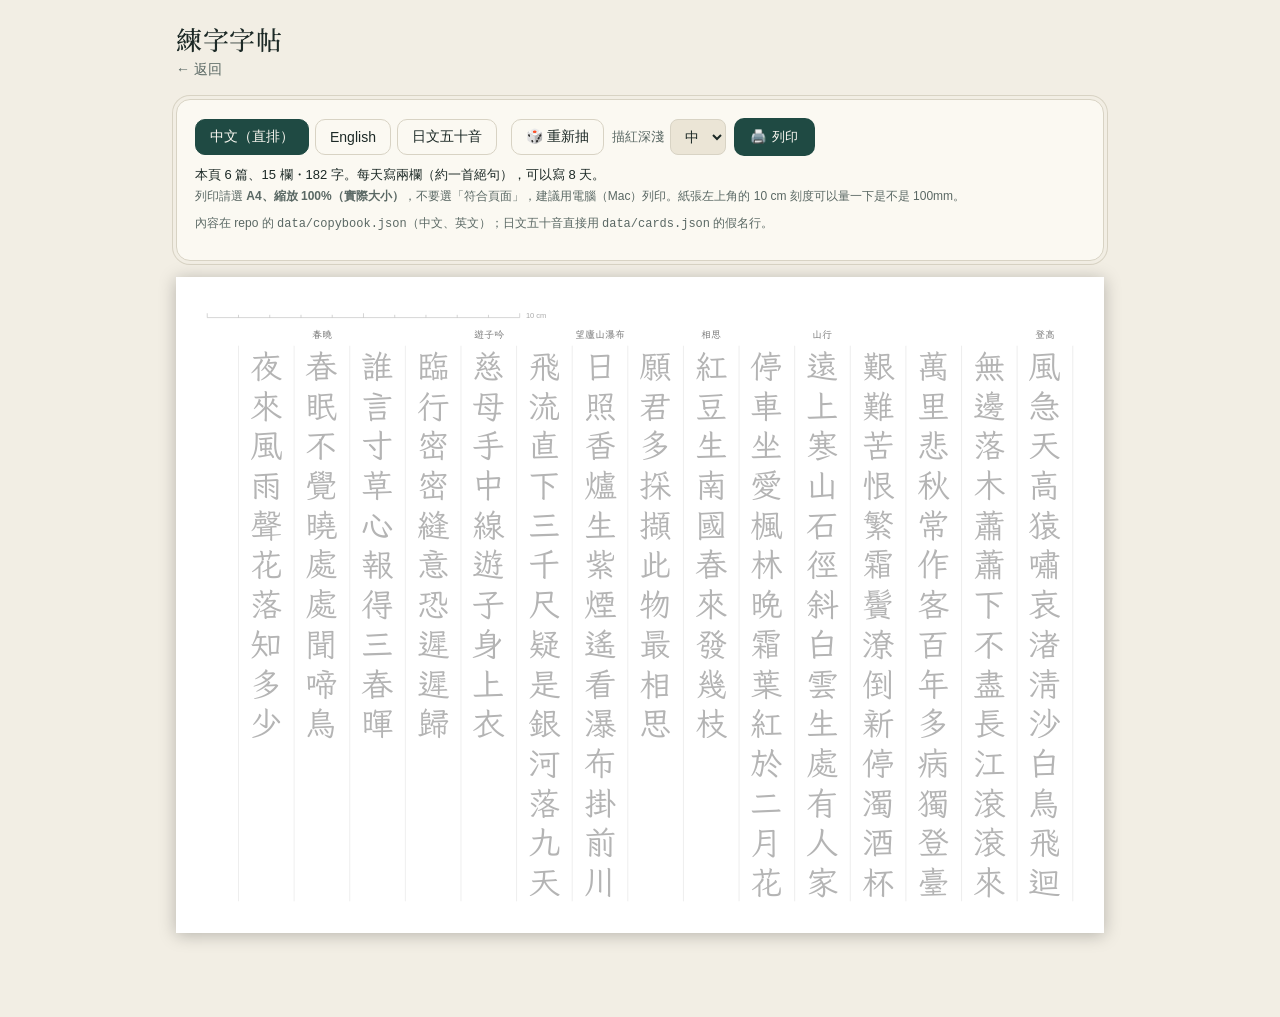
==== commit c22b96d0: "Backend 2026-10-09.3: cache cards.json gzipped in chunks (it grew past the 100 KB per-value limit, w" ====
--- a/copybook.html
+++ b/copybook.html
@@ -16,8 +16,8 @@
 <link rel="preconnect" href="https://fonts.googleapis.com">
 <link rel="preconnect" href="https://fonts.gstatic.com" crossorigin>
 <link href="https://fonts.googleapis.com/css2?family=Noto+Serif+TC:wght@500;700&display=swap" rel="stylesheet">
-<link rel="stylesheet" href="style.css?v=20261008225619">
-<link rel="stylesheet" href="lingo.css?v=20261008225619">
+<link rel="stylesheet" href="style.css?v=20261008230136">
+<link rel="stylesheet" href="lingo.css?v=20261008230136">
 <style id="pageStyle"></style>
 </head>
 <body>
@@ -66,7 +66,7 @@
     <p id="statusLine" class="status-line no-print"></p>
   </div>
 
-  <script src="copybook-layout.js?v=20261008225619"></script>
-  <script src="copybook.js?v=20261008225619"></script>
+  <script src="copybook-layout.js?v=20261008230136"></script>
+  <script src="copybook.js?v=20261008230136"></script>
 </body>
 </html>
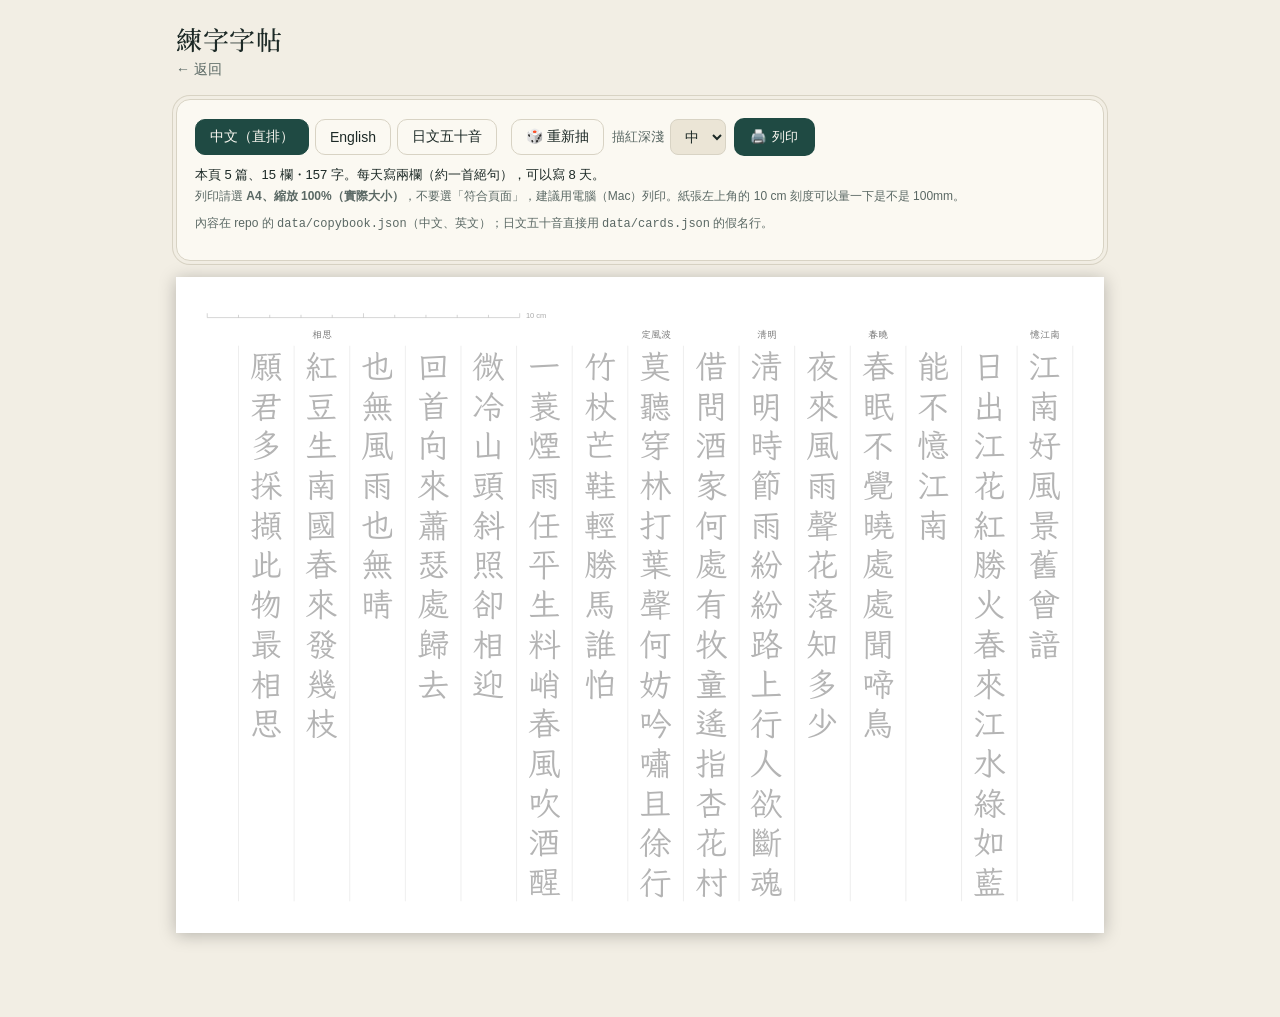
==== commit 291154dd: "Backend 2026-10-09.4: addCard/deleteCard return the full card list (built-ins no longer vanish); ran" ====
--- a/copybook.html
+++ b/copybook.html
@@ -16,8 +16,8 @@
 <link rel="preconnect" href="https://fonts.googleapis.com">
 <link rel="preconnect" href="https://fonts.gstatic.com" crossorigin>
 <link href="https://fonts.googleapis.com/css2?family=Noto+Serif+TC:wght@500;700&display=swap" rel="stylesheet">
-<link rel="stylesheet" href="style.css?v=20261008230136">
-<link rel="stylesheet" href="lingo.css?v=20261008230136">
+<link rel="stylesheet" href="style.css?v=20261009083434">
+<link rel="stylesheet" href="lingo.css?v=20261009083434">
 <style id="pageStyle"></style>
 </head>
 <body>
@@ -66,7 +66,7 @@
     <p id="statusLine" class="status-line no-print"></p>
   </div>
 
-  <script src="copybook-layout.js?v=20261008230136"></script>
-  <script src="copybook.js?v=20261008230136"></script>
+  <script src="copybook-layout.js?v=20261009083434"></script>
+  <script src="copybook.js?v=20261009083434"></script>
 </body>
 </html>
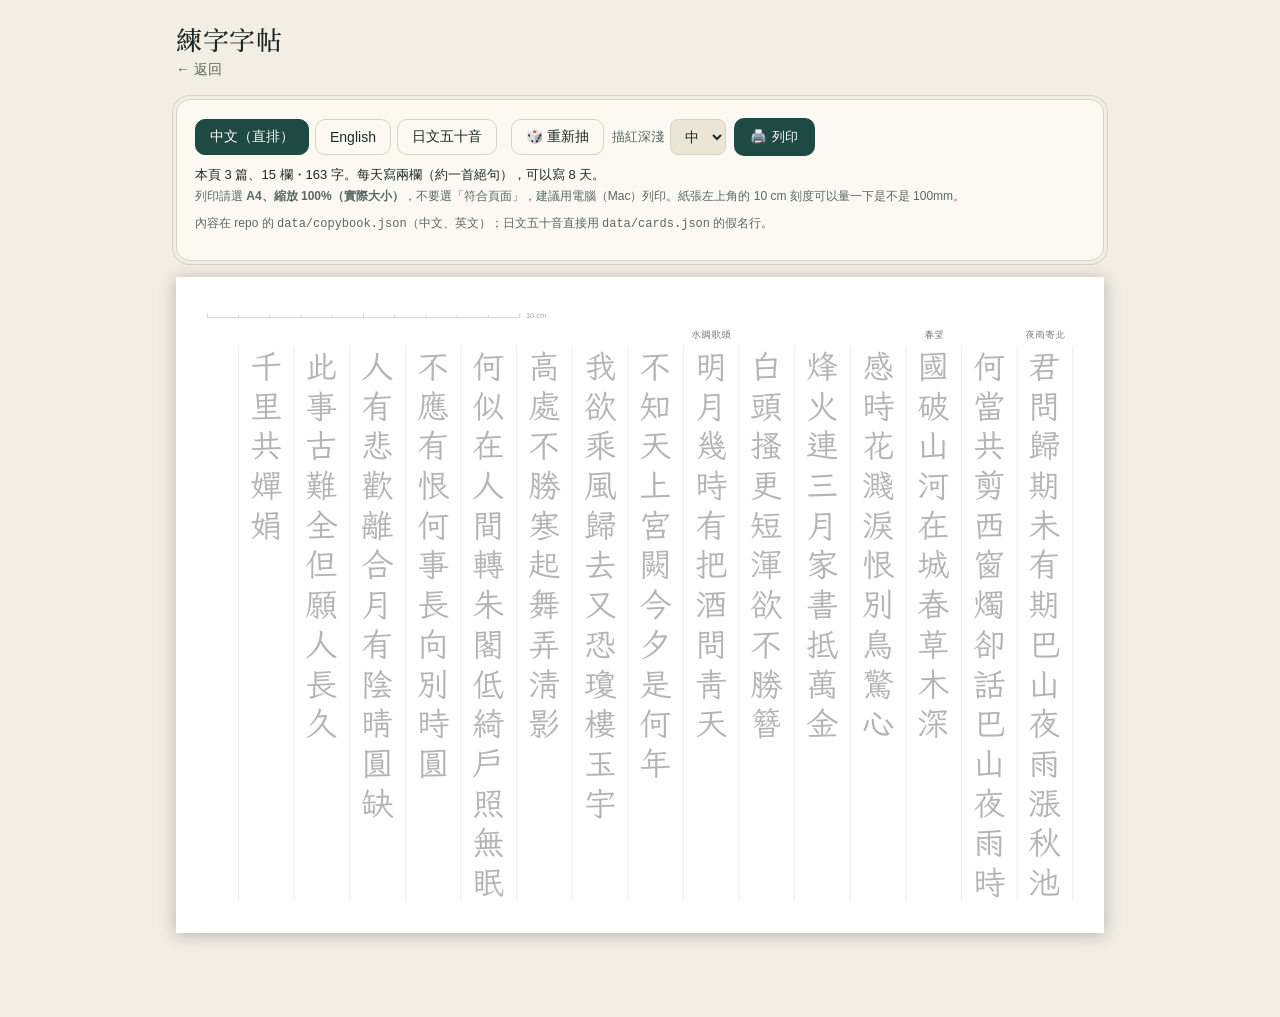
==== commit 88180f1c: "Session: add a previous-card button (previous/next no longer wrap; disabled at the ends) Co-Authored" ====
--- a/copybook.html
+++ b/copybook.html
@@ -16,8 +16,8 @@
 <link rel="preconnect" href="https://fonts.googleapis.com">
 <link rel="preconnect" href="https://fonts.gstatic.com" crossorigin>
 <link href="https://fonts.googleapis.com/css2?family=Noto+Serif+TC:wght@500;700&display=swap" rel="stylesheet">
-<link rel="stylesheet" href="style.css?v=20261009083434">
-<link rel="stylesheet" href="lingo.css?v=20261009083434">
+<link rel="stylesheet" href="style.css?v=20261009104407">
+<link rel="stylesheet" href="lingo.css?v=20261009104407">
 <style id="pageStyle"></style>
 </head>
 <body>
@@ -66,7 +66,7 @@
     <p id="statusLine" class="status-line no-print"></p>
   </div>
 
-  <script src="copybook-layout.js?v=20261009083434"></script>
-  <script src="copybook.js?v=20261009083434"></script>
+  <script src="copybook-layout.js?v=20261009104407"></script>
+  <script src="copybook.js?v=20261009104407"></script>
 </body>
 </html>
--- a/lingo.css
+++ b/lingo.css
@@ -154,3 +154,5 @@
 .lingo-opt.wrong { border-color: var(--danger); color: var(--danger); }
 .lingo-q-explain { margin: 0 0 4px; font-size: 0.85rem; color: var(--text-dim); line-height: 1.5; }
 .lingo-skip { margin-top: 10px; font-size: 0.85rem; }
+.lingo-nav { display: grid; grid-template-columns: repeat(2, minmax(0, 1fr)); gap: 8px; }
+.lingo-nav button:disabled { opacity: 0.4; }
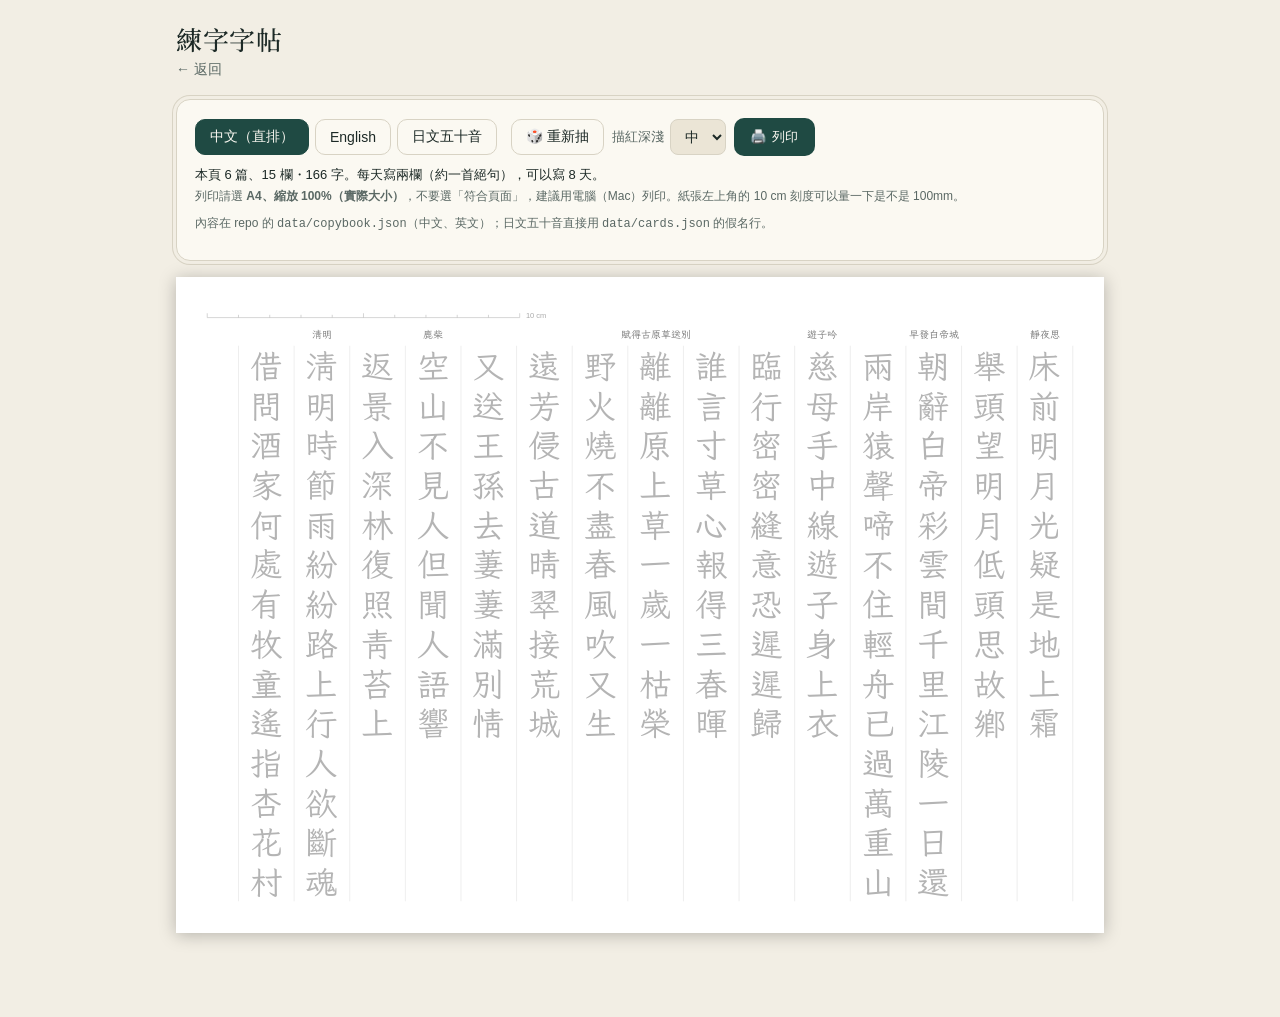
==== commit 9fdff6cc: "Backend 2026-10-09.5: setCardDone (mark/unmark a card as read) and getStats; front end: press-and-ho" ====
--- a/copybook.html
+++ b/copybook.html
@@ -16,8 +16,8 @@
 <link rel="preconnect" href="https://fonts.googleapis.com">
 <link rel="preconnect" href="https://fonts.gstatic.com" crossorigin>
 <link href="https://fonts.googleapis.com/css2?family=Noto+Serif+TC:wght@500;700&display=swap" rel="stylesheet">
-<link rel="stylesheet" href="style.css?v=20261009104407">
-<link rel="stylesheet" href="lingo.css?v=20261009104407">
+<link rel="stylesheet" href="style.css?v=20261009231839">
+<link rel="stylesheet" href="lingo.css?v=20261009231839">
 <style id="pageStyle"></style>
 </head>
 <body>
@@ -66,7 +66,7 @@
     <p id="statusLine" class="status-line no-print"></p>
   </div>
 
-  <script src="copybook-layout.js?v=20261009104407"></script>
-  <script src="copybook.js?v=20261009104407"></script>
+  <script src="copybook-layout.js?v=20261009231839"></script>
+  <script src="copybook.js?v=20261009231839"></script>
 </body>
 </html>
--- a/lingo.css
+++ b/lingo.css
@@ -156,3 +156,23 @@
 .lingo-skip { margin-top: 10px; font-size: 0.85rem; }
 .lingo-nav { display: grid; grid-template-columns: repeat(2, minmax(0, 1fr)); gap: 8px; }
 .lingo-nav button:disabled { opacity: 0.4; }
+
+/* 已讀鈕：按住才會標記 */
+.lingo-hold { position: relative; overflow: hidden; padding: 0; user-select: none; -webkit-user-select: none; -webkit-touch-callout: none; touch-action: manipulation; --p: 0; }
+.lingo-hold .hold-fill { position: absolute; inset: 0 auto 0 0; width: calc(var(--p) * 100%); background: var(--accent-soft); pointer-events: none; }
+.lingo-hold .hold-label { position: relative; display: flex; align-items: center; justify-content: center; gap: 10px; padding: 13px; pointer-events: none; }
+.lingo-hold .hold-icon { display: inline-flex; align-items: center; justify-content: center; width: 28px; height: 28px; border-radius: 50%; border: 2px solid currentColor; font-size: 1rem; line-height: 1; opacity: 0.55; }
+.lingo-hold.holding .hold-icon { opacity: 1; }
+.lingo-hold.is-done { background: var(--success-bg); color: var(--success-text); border-color: var(--ok); }
+.lingo-hold.is-done .hold-icon { background: var(--ok); border-color: var(--ok); color: var(--on-accent); opacity: 1; }
+
+/* 統計 */
+.lingo-stat-sum { display: grid; grid-template-columns: repeat(2, minmax(0, 1fr)); gap: 8px; margin-bottom: 14px; }
+.lingo-stat-total { display: flex; flex-direction: column; gap: 2px; padding: 10px 12px; border-radius: 10px; background: var(--accent-soft); font-size: 0.85rem; }
+.lingo-stat-total b { font-weight: 500; font-size: 0.95rem; }
+.lingo-stat-row { display: grid; grid-template-columns: minmax(0, 1.3fr) repeat(2, minmax(0, 1fr)); gap: 8px; align-items: center; padding: 8px 0; border-top: 1px solid var(--border); font-size: 0.85rem; }
+.lingo-stat-head { border-top: none; color: var(--text-dim); font-size: 0.8rem; }
+.lingo-stat-cell { display: flex; flex-direction: column; gap: 4px; }
+.lingo-stat-cell.empty { color: var(--text-dim); }
+.lingo-actions-bar .lingo-hold { padding: 0; }
+.lingo-stat-row { grid-template-columns: minmax(0, 1.7fr) repeat(2, minmax(0, 1fr)); }
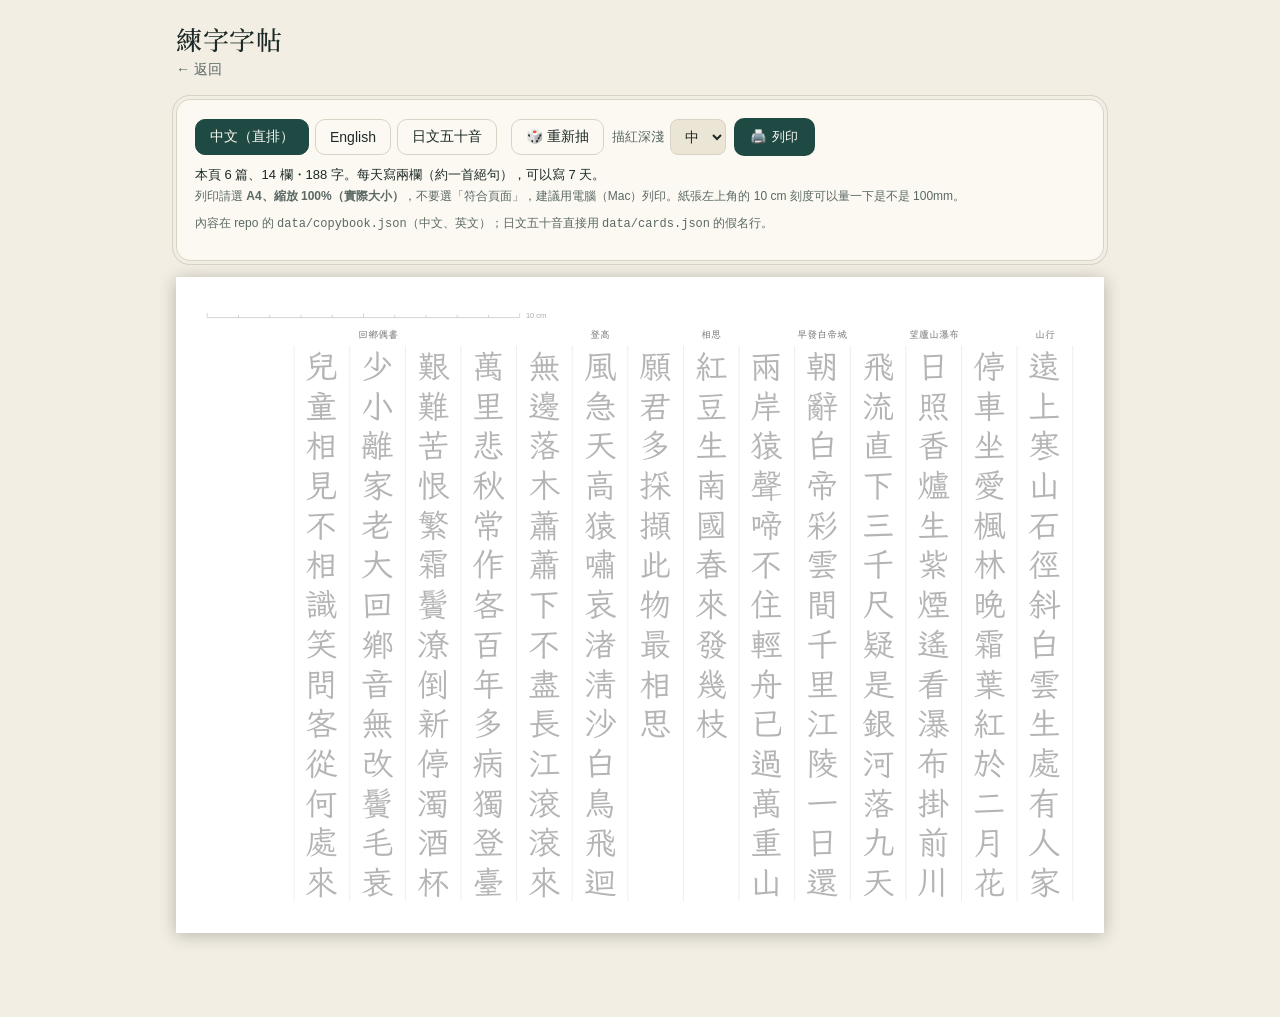
==== commit 4fbeea3e: "Session: ignore a second previous/next tap within 450ms and fade the card in on change, so a quick d" ====
--- a/copybook.html
+++ b/copybook.html
@@ -16,8 +16,8 @@
 <link rel="preconnect" href="https://fonts.googleapis.com">
 <link rel="preconnect" href="https://fonts.gstatic.com" crossorigin>
 <link href="https://fonts.googleapis.com/css2?family=Noto+Serif+TC:wght@500;700&display=swap" rel="stylesheet">
-<link rel="stylesheet" href="style.css?v=20261009231839">
-<link rel="stylesheet" href="lingo.css?v=20261009231839">
+<link rel="stylesheet" href="style.css?v=20261010232347">
+<link rel="stylesheet" href="lingo.css?v=20261010232347">
 <style id="pageStyle"></style>
 </head>
 <body>
@@ -66,7 +66,7 @@
     <p id="statusLine" class="status-line no-print"></p>
   </div>
 
-  <script src="copybook-layout.js?v=20261009231839"></script>
-  <script src="copybook.js?v=20261009231839"></script>
+  <script src="copybook-layout.js?v=20261010232347"></script>
+  <script src="copybook.js?v=20261010232347"></script>
 </body>
 </html>
--- a/lingo.css
+++ b/lingo.css
@@ -176,3 +176,6 @@
 .lingo-stat-cell.empty { color: var(--text-dim); }
 .lingo-actions-bar .lingo-hold { padding: 0; }
 .lingo-stat-row { grid-template-columns: minmax(0, 1.7fr) repeat(2, minmax(0, 1fr)); }
+.lingo-card.swap { animation: lingoSwap 0.2s ease-out; }
+@keyframes lingoSwap { from { opacity: 0.25; transform: translateY(4px); } to { opacity: 1; transform: none; } }
+@media (prefers-reduced-motion: reduce) { .lingo-card.swap { animation: none; } }
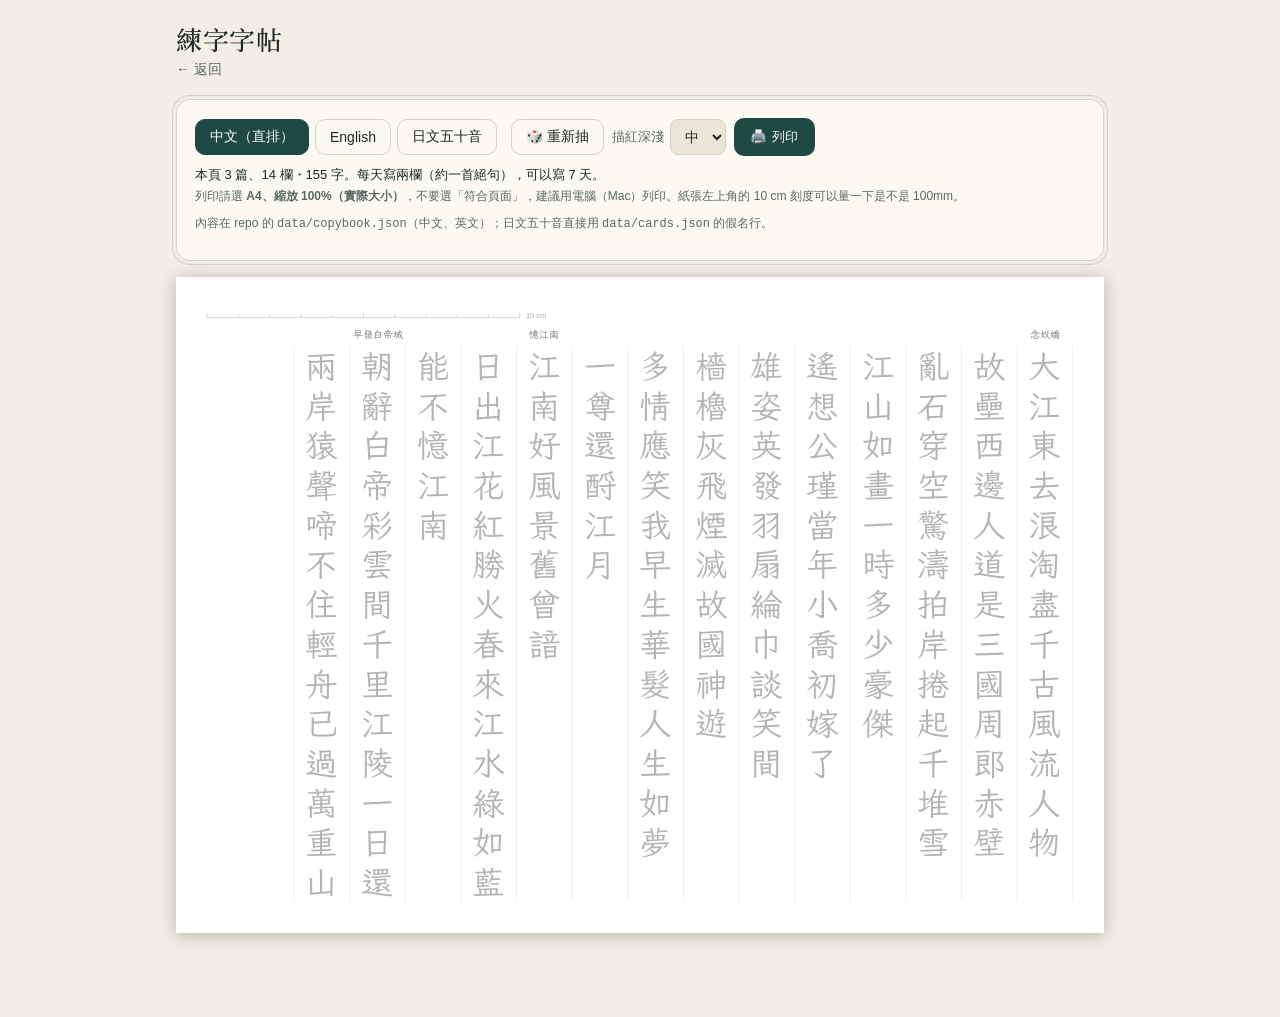
==== commit 1f3ef45e: "Session: marking a card as read no longer jumps to the next card; highlight the next button once the" ====
--- a/copybook.html
+++ b/copybook.html
@@ -16,8 +16,8 @@
 <link rel="preconnect" href="https://fonts.googleapis.com">
 <link rel="preconnect" href="https://fonts.gstatic.com" crossorigin>
 <link href="https://fonts.googleapis.com/css2?family=Noto+Serif+TC:wght@500;700&display=swap" rel="stylesheet">
-<link rel="stylesheet" href="style.css?v=20261010232347">
-<link rel="stylesheet" href="lingo.css?v=20261010232347">
+<link rel="stylesheet" href="style.css?v=20261011234644">
+<link rel="stylesheet" href="lingo.css?v=20261011234644">
 <style id="pageStyle"></style>
 </head>
 <body>
@@ -66,7 +66,7 @@
     <p id="statusLine" class="status-line no-print"></p>
   </div>
 
-  <script src="copybook-layout.js?v=20261010232347"></script>
-  <script src="copybook.js?v=20261010232347"></script>
+  <script src="copybook-layout.js?v=20261011234644"></script>
+  <script src="copybook.js?v=20261011234644"></script>
 </body>
 </html>
--- a/lingo.css
+++ b/lingo.css
@@ -179,3 +179,4 @@
 .lingo-card.swap { animation: lingoSwap 0.2s ease-out; }
 @keyframes lingoSwap { from { opacity: 0.25; transform: translateY(4px); } to { opacity: 1; transform: none; } }
 @media (prefers-reduced-motion: reduce) { .lingo-card.swap { animation: none; } }
+.lingo-nav .attn { background: var(--accent); color: var(--on-accent); border-color: var(--accent); }
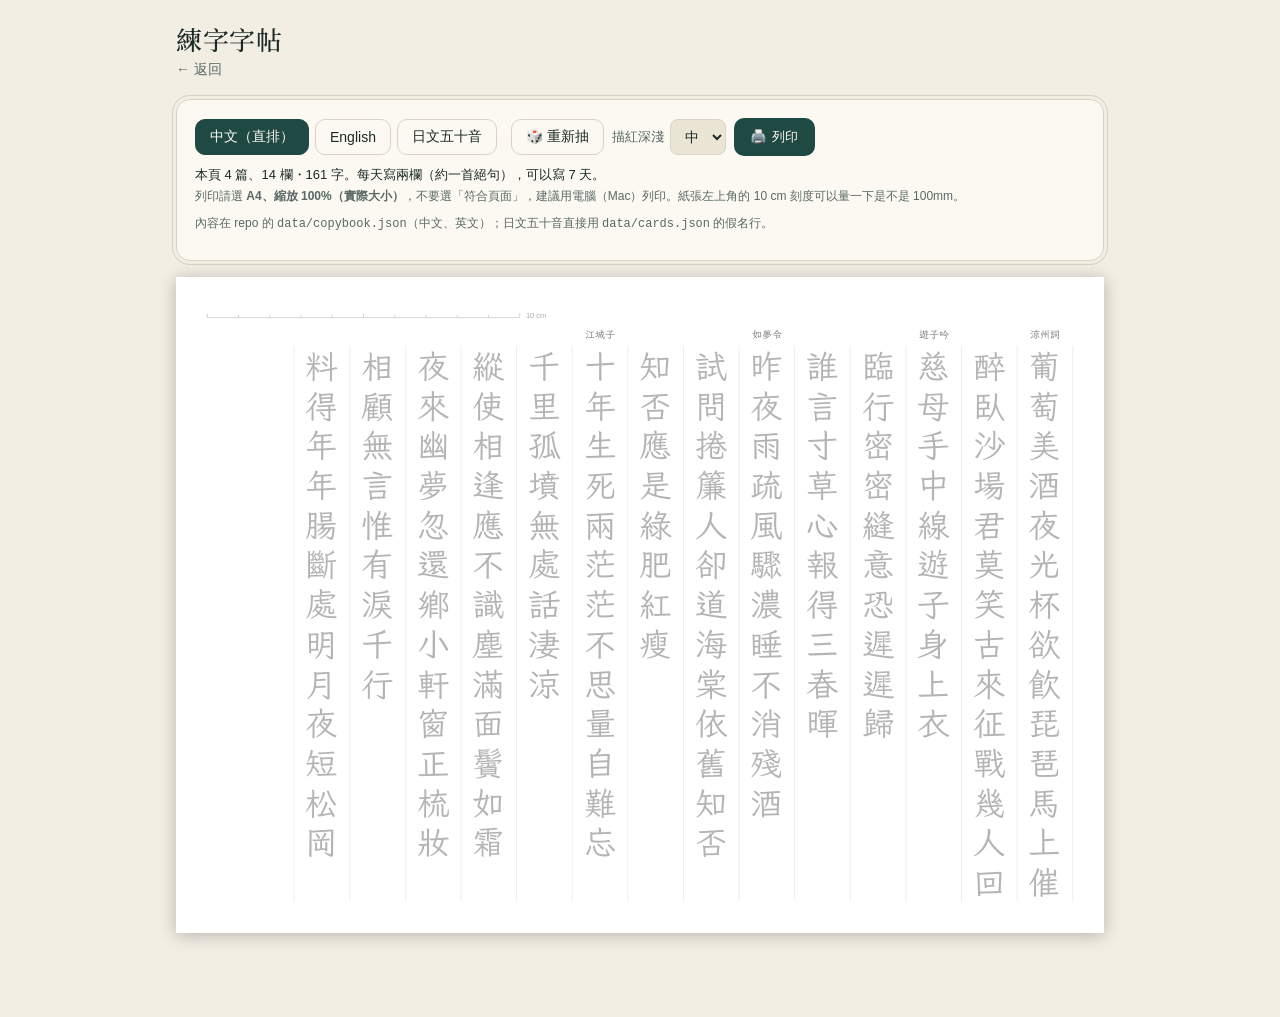
==== commit 6008a0ba: "Session: auto-advance after marking again, but lock previous/next while holding and while the mark r" ====
--- a/copybook.html
+++ b/copybook.html
@@ -16,8 +16,8 @@
 <link rel="preconnect" href="https://fonts.googleapis.com">
 <link rel="preconnect" href="https://fonts.gstatic.com" crossorigin>
 <link href="https://fonts.googleapis.com/css2?family=Noto+Serif+TC:wght@500;700&display=swap" rel="stylesheet">
-<link rel="stylesheet" href="style.css?v=20261011234644">
-<link rel="stylesheet" href="lingo.css?v=20261011234644">
+<link rel="stylesheet" href="style.css?v=20261011234737">
+<link rel="stylesheet" href="lingo.css?v=20261011234737">
 <style id="pageStyle"></style>
 </head>
 <body>
@@ -66,7 +66,7 @@
     <p id="statusLine" class="status-line no-print"></p>
   </div>
 
-  <script src="copybook-layout.js?v=20261011234644"></script>
-  <script src="copybook.js?v=20261011234644"></script>
+  <script src="copybook-layout.js?v=20261011234737"></script>
+  <script src="copybook.js?v=20261011234737"></script>
 </body>
 </html>
